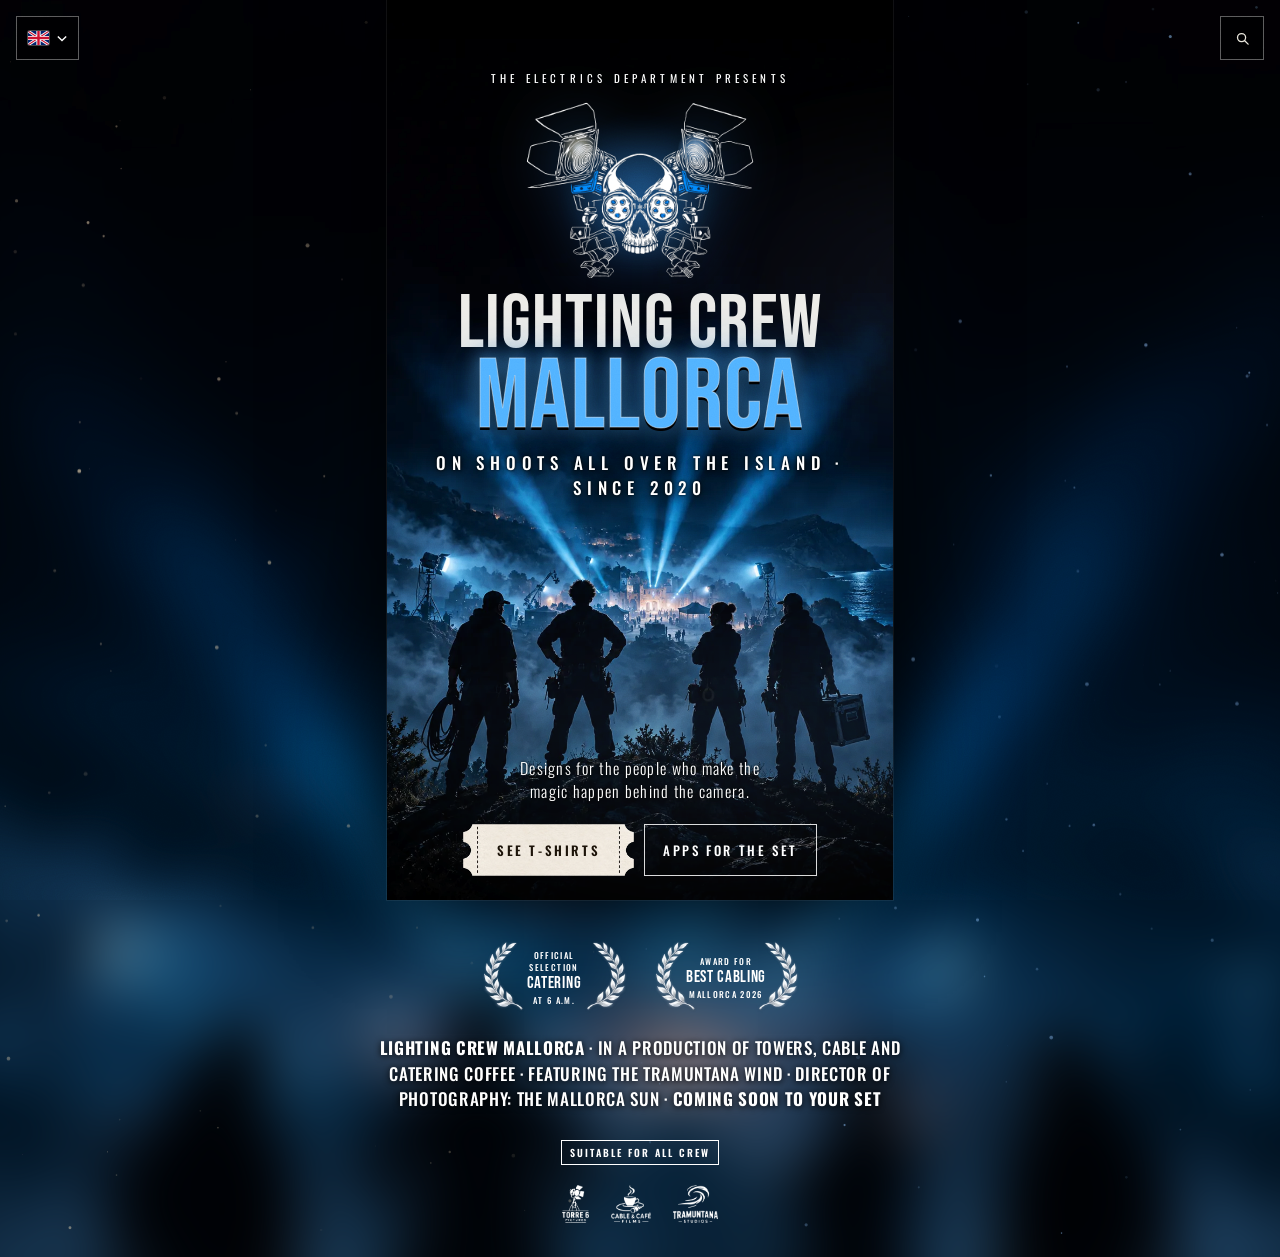
==== index.html @ ce5fb76d "Quitar el botón de descargar la web Co-Authored-By: Claude Opus 5.5 <noreply@anthropic.com> Claude-S" ====
<!doctype html><html><head><meta charset=utf8><meta name=viewport content="width=device-width,initial-scale=1,viewport-fit=cover"><style>:root{color-scheme:light;box-sizing:border-box;padding-top:env(safe-area-inset-top,0px);padding-bottom:env(safe-area-inset-bottom,0px)}html{scroll-padding-top:env(safe-area-inset-top,0px)}body{margin:0;padding:0;font:14px -apple-system,BlinkMacSystemFont,sans-serif;background:#fff;color:#000}img{max-width:100%}[hidden]:not([hidden=until-found i]){display:none!important}</style></head><body>
<title>Lighting Crew Mallorca</title>
<link rel="preconnect" href="https://fonts.googleapis.com">
<link rel="stylesheet" href="https://fonts.googleapis.com/css2?family=Bebas+Neue&family=Oswald:wght@300;400;500;600;700&family=Saira+Stencil+One&family=Big+Shoulders+Stencil+Display:wght@600;800&family=Archivo:wght@400;500;700&family=JetBrains+Mono:wght@400;600&display=swap">
<style>
/* Layout: hoja de rodaje — una tira de datos arriba, luego camisetas en rejilla y apps agrupadas por necesidad en set */
/* Siempre negra, como la ropa de set: un solo tema oscuro a propósito */
:root{
  --bg:#0a0a0b; --surface:#141416; --ink:#ecebe7; --muted:#8f8f94; --line:#2a2a2e;
  --cto:#2f86d8; --ctb:#8fcde6; --gold:#e6b24c; --tape:#1c1c1f;
  --display:"Saira Stencil One","Big Shoulders Stencil Display","Impact","Arial Narrow",sans-serif;
  --body:"Archivo",system-ui,-apple-system,"Segoe UI",sans-serif;
  --mono:"JetBrains Mono",ui-monospace,"SFMono-Regular",Menlo,monospace;
  color-scheme:dark;
}
*{box-sizing:border-box}
body{background:var(--bg);color:var(--ink);font-family:var(--body);font-size:16px;line-height:1.55}
.wrap{max-width:1120px;margin:0 auto;padding-inline:20px;padding-block:0 64px}
a{color:var(--ctb)}
a:focus-visible,button:focus-visible,select:focus-visible,input:focus-visible{outline:2px solid var(--cto);outline-offset:2px}

/* tira tipo cinta de gaffer */
.tape{background:var(--tape);color:#e9e6dc;font-family:var(--mono);font-size:12px;letter-spacing:.08em;text-transform:uppercase}
.tape .wrap{display:flex;flex-wrap:wrap;align-items:center;gap:6px 22px;padding-block:9px}
.search-btn{margin-left:auto;display:inline-flex;align-items:center;gap:8px;background:transparent;color:#e9e6dc;border:1px solid rgba(255,255,255,.25);border-radius:999px;padding:6px 12px;font:inherit;letter-spacing:inherit;text-transform:inherit;cursor:pointer;transition:border-color .2s,box-shadow .2s,color .2s}
.search-btn svg{width:15px;height:15px}
.search-btn:hover,.search-btn:focus-visible{border-color:var(--cto);color:#fff;box-shadow:0 0 14px rgba(47,134,216,.5)}
.top-w{position:absolute;top:calc(16px + env(safe-area-inset-top,0px));right:16px;z-index:5;display:flex;gap:10px;align-items:center;font-family:var(--mono);font-size:12px;letter-spacing:.08em;text-transform:uppercase}
.top-w .search-btn{background:rgba(10,12,18,.6)}
.top-wl{position:absolute;top:calc(16px + env(safe-area-inset-top,0px));left:16px;z-index:5;font-family:var(--mono);font-size:12px;letter-spacing:.08em;text-transform:uppercase}
.lang{display:inline-flex;border:1px solid rgba(255,255,255,.25);border-radius:999px;overflow:hidden;background:rgba(10,12,18,.6)}
.lang button{font:inherit;letter-spacing:.06em;color:#bfc3cc;background:transparent;border:0;padding:5px 9px;cursor:pointer;display:inline-flex;align-items:center;gap:6px}
.flag{display:block;width:20px;height:14px;border-radius:2px;overflow:hidden;box-shadow:0 0 0 1px rgba(255,255,255,.25);flex:none;opacity:.75;transition:opacity .2s,transform .2s}
.flag svg{display:block;width:100%;height:100%}
.lang button:hover .flag,.lang button[aria-pressed="true"] .flag{opacity:1;transform:scale(1.08)}
@media (max-width:520px){.lang .lc{display:none}.lang button{padding:7px 8px}}
.lang button+button{border-left:1px solid rgba(255,255,255,.12)}
.lang button:hover{color:#fff}
.lang button[aria-pressed="true"]{background:var(--cto);color:#fff}
.lang-top{margin-left:0}
@media (max-width:520px){.search-btn span{display:none}.search-btn{padding:8px}}
.search-ov{position:fixed;inset:0;z-index:30;background:rgba(3,4,7,.82);backdrop-filter:blur(6px);display:grid;justify-items:center;align-items:start;padding:calc(64px + env(safe-area-inset-top,0px)) 16px 16px}
.search-box{width:min(680px,100%);background:var(--surface);border:1px solid var(--cto);border-radius:14px;box-shadow:0 0 0 1px var(--cto),0 20px 60px rgba(47,134,216,.25);overflow:hidden;display:grid;max-height:calc(100svh - 96px)}
.search-row{display:flex;align-items:center;gap:10px;padding:12px 14px;border-bottom:1px solid var(--line)}
.search-row svg{width:20px;height:20px;color:var(--cto);flex:none}
.search-row input{flex:1;min-width:0;border:0;background:transparent;font-size:17px;padding:6px 0;color:var(--ink)}
.search-row input:focus{outline:none}
.search-x{font-family:var(--mono);font-size:11px;color:var(--muted);background:transparent;border:1px solid var(--line);border-radius:6px;padding:4px 8px;cursor:pointer}
.search-res{overflow-y:auto;padding:6px}
.sr-group{font-family:var(--mono);font-size:10px;letter-spacing:.12em;text-transform:uppercase;color:var(--muted);padding:10px 10px 4px}
.sr{display:flex;align-items:center;gap:12px;width:100%;text-align:left;background:transparent;border:1px solid transparent;border-radius:8px;padding:8px 10px;color:var(--ink);cursor:pointer;font:inherit}
.sr img{width:42px;height:42px;object-fit:cover;border-radius:6px;background:#000;flex:none}
.sr .sr-ico{width:42px;height:42px;border-radius:6px;display:grid;place-items:center;background:var(--bg);color:var(--cto);font-family:var(--mono);font-size:16px;flex:none}
.sr>span{min-width:0}.sr b{display:block;font-size:15px}.sr small{display:block;color:var(--muted);font-size:12px;white-space:nowrap;overflow:hidden;text-overflow:ellipsis}
.sr:hover,.sr[aria-selected="true"]{border-color:var(--cto);background:rgba(47,134,216,.12)}
.sr-empty{padding:18px 12px;color:var(--muted);font-size:14px}
.flash{animation:flash 1.6s ease-out 1}
@keyframes flash{0%,40%{box-shadow:0 0 0 2px var(--cto),0 0 34px rgba(47,134,216,.8)}100%{box-shadow:none}}
.tape b{color:var(--cto);font-weight:600}

.band{margin:0;position:relative;overflow:hidden;border-top:2px solid var(--ink)}
.band img{display:block;width:100%;aspect-ratio:21/9;object-fit:cover;filter:saturate(.85) brightness(.8)}
@media (max-width:600px){.band img{aspect-ratio:4/3}}
.band figcaption{position:absolute;left:0;right:0;bottom:0;padding:48px 20px 18px;background:linear-gradient(0deg,rgba(5,5,6,.85),rgba(5,5,6,0));color:#ecebe7;font-size:clamp(17px,2.2vw,22px);font-weight:500;display:grid;gap:6px}
.band + section{border-top:0}
.shirt .stage{cursor:zoom-in;aspect-ratio:4/5!important;overflow:hidden;background:#111}
.shirt .stage img{width:100%;height:100%;object-fit:cover;display:block;animation:fadein .35s ease}
@keyframes fadein{from{opacity:.35}to{opacity:1}}
@media (prefers-reduced-motion:reduce){.shirt .stage img{animation:none}}
.shirt .info{display:flex;flex-direction:column}
.shirt .stage[data-side="diseno"]{background:#000}
.shirt .stage[data-side="diseno"] img{object-fit:contain;padding:6%}
.tabs{display:grid;grid-template-columns:repeat(3,1fr);border:1px solid var(--line);border-radius:2px}
.tabs button{font-family:var(--mono);font-size:12px;letter-spacing:.04em;background:transparent;color:var(--muted);border:0;padding:8px 4px;cursor:pointer}
.tabs button + button{border-left:1px solid var(--line)}
.tabs button[aria-selected="true"]{background:var(--cto);color:#fff}
.tabs button:disabled{opacity:.35;cursor:not-allowed}
.empty{grid-column:1/-1;border:1px dashed var(--line);padding:40px 24px;display:grid;gap:8px;justify-items:start}
.empty p{margin:0;color:var(--muted);max-width:60ch}
.empty .empty-t{font-family:var(--display);font-size:24px;text-transform:uppercase;color:var(--ink)}
[hidden]{display:none!important}
.zoom{position:fixed;inset:0;z-index:20;background:rgba(5,5,6,.94);display:grid;place-items:center;padding:24px 16px}
.zoom figure{margin:0;display:grid;gap:12px;max-width:min(560px,100%);max-height:100%}
.zoom img{max-height:78vh;width:auto;max-width:100%;margin:0 auto;background:#1d1f22}
.zoom figcaption{display:flex;justify-content:space-between;align-items:center;gap:12px}
.zoom p{margin:0;font-family:var(--display);font-size:22px;text-transform:uppercase}
.filters{display:flex;flex-wrap:wrap;gap:8px;margin-bottom:32px;position:sticky;top:env(safe-area-inset-top,0px);z-index:5;background:var(--bg);padding-block:10px;border-bottom:1px solid var(--line)}
.filters button{font-family:var(--mono);font-size:13px;background:transparent;color:var(--ink);border:1px solid var(--line);border-radius:999px;padding:7px 14px;cursor:pointer;display:inline-flex;gap:8px;align-items:center}
.filters button span{color:var(--muted);font-variant-numeric:tabular-nums}
.filters button:hover{border-color:var(--ink)}
.filters button[aria-pressed="true"]{background:var(--cto);border-color:var(--cto);color:#fff}
.filters button[aria-pressed="true"] span{color:rgba(255,255,255,.8)}
.cats{display:grid;gap:56px}
#camisetas section.cat{border-top:0;padding-block:0}
.shirt .tabs{margin-bottom:4px}
.cat-head{display:grid;grid-template-columns:auto 1fr;align-items:baseline;gap:4px 14px;margin-bottom:20px;padding-bottom:12px;border-bottom:1px solid var(--line)}
.cat-t{font-family:var(--display);font-weight:400;font-size:clamp(24px,3.4vw,34px);letter-spacing:.02em;text-transform:uppercase;margin:0}
.cat-n{font-family:var(--mono);font-size:12px;color:var(--cto);text-transform:uppercase;letter-spacing:.08em}
.cat-head p{grid-column:1/-1;margin:0;color:var(--muted);font-size:15px}
/* sol compacto */
#sol{padding-block:24px 28px}
#sol .sec-head{margin-bottom:14px}
#sol h2{font-size:clamp(22px,3vw,30px)}
#sol .sec-head p{font-size:14px}
#sol .sun{grid-template-columns:minmax(0,250px) minmax(0,1fr);gap:16px}
@media (max-width:760px){#sol .sun{grid-template-columns:1fr}}
#sol .controls{gap:10px}
#sol select,#sol input{padding:6px 8px;font-size:14px}
#sol .btn{padding:7px 10px;font-size:12px}
#sol .note{display:none}
.wind-box{display:grid;gap:8px;border:1px solid var(--line);border-radius:8px;padding:10px 12px;background:var(--surface)}
.wind-t{font-family:var(--mono);font-size:11px;letter-spacing:.08em;text-transform:uppercase;color:var(--muted)}
.wind-links{display:grid;gap:6px}
.wl{display:flex;justify-content:space-between;align-items:baseline;gap:8px;text-decoration:none;color:var(--ink);font-weight:600;font-size:14px;padding:7px 10px;border:1px solid var(--line);border-radius:6px}
.wl small{font-weight:400;font-size:11px;color:var(--muted);font-family:var(--mono)}
.wl::after{content:"↗";color:var(--cto)}
.wl:hover{border-color:var(--cto)}
#sol .hint{margin:0;font-size:12px;color:var(--muted);min-height:0}
#sol .hint:empty{display:none}
#sol .readout{padding:12px 14px;gap:10px}
#sol .times{grid-template-columns:repeat(auto-fit,minmax(112px,1fr));gap:8px 12px}
#sol .t dt{font-size:10px}
#sol .t dd{font-size:15px}
#sol .chart svg{min-width:520px}
#sol .now{font-size:12px}
.tagline{display:grid;gap:4px}
.tag-big{font-family:var(--display);font-size:clamp(20px,2.6vw,28px);line-height:1.1;text-transform:uppercase;color:var(--ink);letter-spacing:.02em}
.tag-big span{color:var(--cto)}
/* fichas de apps */
.apps{gap:16px!important;border-top:0!important}
.app{border:1px solid var(--line)!important;border-radius:10px;background:var(--surface);padding:16px 16px 18px!important;transition:border-color .2s,box-shadow .2s,transform .2s}
.app:hover,.app:focus-within{border-color:var(--cto)!important;box-shadow:0 0 0 1px var(--cto),0 8px 24px color-mix(in srgb,var(--cto) 18%,transparent);transform:translateY(-2px)}
@media (prefers-reduced-motion:reduce){.app{transition:none}.app:hover{transform:none}}
/* crew */
.author{margin:0!important;font-family:var(--mono);font-size:12px!important;color:var(--cto)!important}
/* sudadera crew 2027 */
.drop{position:relative;overflow:hidden;display:grid;grid-template-columns:minmax(0,1fr) minmax(0,1.1fr);align-items:center;gap:24px;border:1px solid var(--line);border-radius:16px;padding:32px clamp(18px,4vw,48px);margin-bottom:48px;background:#050506;transition:background .6s}
.drop-rev{grid-template-columns:minmax(0,1.1fr) minmax(0,1fr)}
.drop-rev .drop-stage{order:-1}
.drop-rev .drop-beams{transform:scaleX(-1)}
.hoodie.tee{width:min(100%,400px)}
@media (max-width:760px){.drop,.drop-rev{grid-template-columns:1fr}.drop-stage{order:-1}}
.drop-beams{position:absolute;inset:0;pointer-events:none;opacity:0;transition:opacity .5s;
  background:conic-gradient(from 160deg at 18% -10%,transparent 0deg,rgba(47,134,216,.32) 14deg,transparent 30deg),
             conic-gradient(from 170deg at 85% -10%,transparent 0deg,rgba(255,214,150,.22) 12deg,transparent 26deg),
             radial-gradient(ellipse at 68% 55%,rgba(47,134,216,.28),transparent 60%)}
.drop[data-on="true"]{background:#0b1220}
.drop[data-on="true"] .drop-beams{opacity:1;animation:flick .9s steps(1) 1}
@keyframes flick{0%{opacity:.2}10%{opacity:1}18%{opacity:.1}26%{opacity:.9}34%{opacity:.3}46%{opacity:1}}
.drop-copy{position:relative;display:grid;gap:14px;justify-items:start}
.drop-tag{font-family:var(--mono);font-size:11px;letter-spacing:.12em;text-transform:uppercase;color:var(--cto)}
.drop-title{font-family:var(--display);font-weight:400;font-size:clamp(40px,6vw,72px);line-height:.95;margin:0;text-transform:uppercase;letter-spacing:.01em;color:#4a4d55;transition:color .4s,text-shadow .4s}
.drop-title span{color:#2b2d33;transition:color .4s}
.drop[data-on="true"] .drop-title{color:var(--ink);text-shadow:0 0 28px rgba(47,134,216,.55)}
.drop[data-on="true"] .drop-title span{color:var(--cto)}
.drop-txt{margin:0;color:var(--muted);max-width:40ch}
.plate{position:relative;width:96px;height:132px;border-radius:10px;border:0;cursor:pointer;background:linear-gradient(160deg,#f4f4f1,#d9d9d4);box-shadow:inset 0 0 0 2px #fff,0 8px 24px rgba(0,0,0,.6);display:grid;grid-template-rows:auto 1fr auto;justify-items:center;padding:12px 0 10px;font-family:var(--mono);font-weight:700;font-size:11px;color:#1d1f22}
.plate-on{opacity:.4}.plate-off{opacity:1}
.lever{width:26px;height:52px;margin:6px 0;border-radius:5px;background:linear-gradient(#fff 0 48%,#c9c9c4 52% 100%);box-shadow:0 0 0 2px #1d1f22;transition:background .15s}
.plate[aria-pressed="true"] .lever{background:linear-gradient(#c9c9c4 0 48%,#fff 52% 100%)}
.plate[aria-pressed="true"] .plate-on{opacity:1}.plate[aria-pressed="true"] .plate-off{opacity:.4}
.sc{position:absolute;width:6px;height:6px;border-radius:50%;background:#9a9a96;box-shadow:inset 0 0 0 1px #6c6c68}
.s1{top:6px;left:6px}.s2{top:6px;right:6px}.s3{bottom:6px;left:6px}.s4{bottom:6px;right:6px}
.plate:focus-visible{outline:3px solid var(--cto);outline-offset:4px}
.drop-hint{margin:0;font-family:var(--mono);font-size:11px;color:var(--muted)}
.drop-art{font-size:12px}
.drop-stage{position:relative;perspective:1400px;display:grid;place-items:center;min-height:320px}
.hoodie{position:relative;width:min(100%,460px);aspect-ratio:708/623;transform-style:preserve-3d;transition:transform 1s cubic-bezier(.6,.05,.25,1);cursor:pointer}
.hoodie .face{position:absolute;inset:0;width:100%;height:100%;object-fit:contain;backface-visibility:hidden;-webkit-backface-visibility:hidden;filter:brightness(.35) saturate(.6);transition:filter .6s}
.drop[data-on="true"] .hoodie .face{filter:brightness(1) drop-shadow(0 0 40px rgba(47,134,216,.45))}
.hoodie .back{transform:rotateY(180deg)}
.drop[data-on="true"] .hoodie{transform:rotateY(180deg)}
@media (prefers-reduced-motion:reduce){.hoodie{transition:none}.drop[data-on="true"] .drop-beams{animation:none}}
/* termos */
.h-badge{display:flex;align-items:center;flex-wrap:wrap;gap:14px}
.soon{font-family:var(--mono);font-size:13px;font-weight:700;letter-spacing:.1em;text-transform:uppercase;background:#e02b2b;color:#000;padding:6px 10px;line-height:1}
.bottle-wrap{display:grid;grid-template-columns:minmax(0,420px) minmax(0,1fr);gap:28px;align-items:start}
@media (max-width:820px){.bottle-wrap{grid-template-columns:1fr}}
.bottle-stage{display:grid;gap:10px;justify-items:center;background:radial-gradient(ellipse at 50% 40%,#1d2230 0%,var(--bg) 70%);border:1px solid var(--line);border-radius:14px;padding:16px}
#bottle{width:100%;max-width:340px;height:auto;cursor:grab;touch-action:pan-y}
#mug{width:100%;max-width:340px;height:auto;cursor:grab;touch-action:pan-y;border-radius:8px}
#bottle:active,#mug:active{cursor:grabbing}
.spin-row{display:flex;gap:8px;flex-wrap:wrap;justify-content:center}
.spin-row .btn{font-size:12px;padding:7px 12px}
.spin-row .btn[aria-pressed="true"]{background:var(--cto);border-color:var(--cto);color:#fff}
.hint-drag{margin:0;font-family:var(--mono);font-size:11px;color:var(--muted)}
.bottle-ctl{display:grid;gap:18px;min-width:0}
.ctl-block{display:grid;gap:12px;border:1px solid var(--line);border-radius:10px;padding:14px;background:var(--surface)}
.ctl-t{font-family:var(--mono);font-size:11px;letter-spacing:.08em;text-transform:uppercase;color:var(--muted)}
.ctl-name{margin:0;font-family:var(--display);font-size:22px;text-transform:uppercase}
.b-thumbs{display:grid;grid-template-columns:repeat(auto-fill,minmax(72px,1fr));gap:8px;max-height:420px;overflow-y:auto;padding:2px}
.b-thumbs button{aspect-ratio:3/4;border:1px solid var(--line);border-radius:6px;background:#000;padding:4px;cursor:pointer}
.b-thumbs button img{width:100%;height:100%;object-fit:contain;display:block}
.b-thumbs button[aria-selected="true"]{border-color:var(--cto);box-shadow:0 0 0 2px var(--cto)}
.bottle-ctl input[type=range]{padding:0;accent-color:var(--cto)}
.chk{display:flex!important;align-items:center;gap:8px;text-transform:none!important;letter-spacing:0!important;font-size:13px!important;color:var(--ink)!important}
.chk input{width:auto;accent-color:var(--cto)}
.to-row{display:flex;gap:14px;flex-wrap:wrap}
.shirt .to-mug,.shirt .to-bottle{font-family:var(--mono);font-size:11px;color:var(--cto);background:none;border:0;padding:0;cursor:pointer;text-align:left}
/* botones de la bienvenida: hover */
.enter .btn.ghost{position:relative;overflow:hidden;background:rgba(10,12,18,.55);transition:color .2s,border-color .2s,box-shadow .25s,transform .2s,background .2s}
.enter .btn.ghost::before{content:"";position:absolute;top:0;bottom:0;left:-60%;width:50%;background:linear-gradient(100deg,transparent,rgba(255,255,255,.35),transparent);transform:skewX(-20deg);transition:left .5s}
.enter .btn.ghost:hover,.enter .btn.ghost:focus-visible{border-color:var(--cto);color:#fff;background:rgba(47,134,216,.18);box-shadow:0 0 0 1px var(--cto),0 0 22px rgba(47,134,216,.55);transform:translateY(-2px)}
.enter .btn.ghost:hover::before,.enter .btn.ghost:focus-visible::before{left:120%}
.enter .btn.big{transition:transform .2s,filter .2s}
.enter .btn.big:hover,.enter .btn.big:focus-visible{transform:translateY(-2px);filter:brightness(1.15)}
@media (prefers-reduced-motion:reduce){.enter .btn{transition:none}.enter .btn.ghost::before{display:none}.enter .btn:hover{transform:none}}
/* tarjetas de camisetas: hover azul */
.shirt{border-radius:10px;overflow:hidden;transition:border-color .2s,box-shadow .25s,transform .2s}
.shirt:hover,.shirt:focus-within{border-color:var(--cto);box-shadow:0 0 0 1px var(--cto),0 10px 28px rgba(47,134,216,.35);transform:translateY(-3px)}
@media (prefers-reduced-motion:reduce){.shirt{transition:none}.shirt:hover{transform:none}}
/* bienvenida con vida */
.welcome{background:radial-gradient(ellipse 70% 60% at 72% 48%,#0b1a33 0%,#040509 55%,#000 100%)}
.scene .emblem{position:relative;z-index:2;display:block;width:100%;height:auto;filter:drop-shadow(0 0 18px rgba(47,134,216,.35))}
.fx{position:absolute;inset:0;z-index:1;pointer-events:none}
.glow{position:absolute;left:50%;top:52%;width:70%;aspect-ratio:1;transform:translate(-50%,-50%);border-radius:50%;background:radial-gradient(circle,rgba(47,134,216,.45),rgba(47,134,216,0) 65%);filter:blur(10px);animation:pulse 4.5s ease-in-out infinite}
@keyframes pulse{50%{opacity:.55;transform:translate(-50%,-50%) scale(.92)}}
.beam{position:absolute;top:27%;width:520%;aspect-ratio:1;transform:translate(-50%,-50%);mix-blend-mode:screen;filter:blur(5px);border-radius:50%;
  -webkit-mask:radial-gradient(circle,#000 0,#000 30%,transparent 70%);mask:radial-gradient(circle,#000 0,#000 30%,transparent 70%)}
.beam.bl{left:24%;background:conic-gradient(from 268deg,transparent 0deg,rgba(255,224,170,.45) 7deg,rgba(255,224,170,.12) 15deg,transparent 22deg);animation:sweepL 9s ease-in-out infinite alternate}
.beam.br{left:74%;background:conic-gradient(from 70deg,transparent 0deg,rgba(100,175,255,.5) 7deg,rgba(100,175,255,.12) 15deg,transparent 22deg);animation:sweepR 11s ease-in-out infinite alternate}
@keyframes sweepL{from{transform:translate(-50%,-50%) rotate(-12deg)}to{transform:translate(-50%,-50%) rotate(18deg)}}
@keyframes sweepR{from{transform:translate(-50%,-50%) rotate(14deg)}to{transform:translate(-50%,-50%) rotate(-16deg)}}
.lens{position:absolute;top:27%;width:16%;aspect-ratio:1;transform:translate(-50%,-50%);border-radius:50%;background:radial-gradient(circle,rgba(255,255,255,.95),rgba(255,230,180,.5) 30%,rgba(255,200,120,0) 70%);mix-blend-mode:screen;animation:hum 3.2s ease-in-out infinite}
.lens.ll{left:24%}.lens.lr{left:74%;background:radial-gradient(circle,rgba(255,255,255,.95),rgba(140,195,255,.55) 30%,rgba(90,170,255,0) 70%);animation-delay:-1.4s}
@keyframes hum{50%{opacity:.75}}
.haze{position:absolute;inset:0;pointer-events:none;overflow:hidden}
.haze i{position:absolute;width:60vmax;height:30vmax;border-radius:50%;background:radial-gradient(ellipse,rgba(120,150,200,.10),transparent 70%);filter:blur(30px);animation:drift2 26s ease-in-out infinite alternate}
.haze i:nth-child(1){left:40%;top:10%}.haze i:nth-child(2){left:55%;top:55%;animation-duration:34s;background:radial-gradient(ellipse,rgba(47,134,216,.12),transparent 70%)}.haze i:nth-child(3){left:-10%;top:60%;animation-duration:40s}
@keyframes drift2{to{transform:translate(-8vmax,-4vmax) scale(1.15)}}
.dust{position:absolute;inset:0;width:100%;height:100%;pointer-events:none}
.welcome h1 span{text-shadow:0 0 24px rgba(47,134,216,.6)}
.btn.big{box-shadow:0 0 0 0 rgba(47,134,216,.6);animation:cta 2.8s ease-out infinite}
@keyframes cta{0%{box-shadow:0 0 0 0 rgba(47,134,216,.55)}70%,100%{box-shadow:0 0 0 14px rgba(47,134,216,0)}}
.welcome-inner{animation:powerup 1.6s steps(1) 1}
.scene{animation:powerup 1.6s steps(1) 1}
@keyframes powerup{0%{opacity:.08}12%{opacity:1}20%{opacity:.15}30%{opacity:.9}38%{opacity:.3}52%{opacity:1}}
@media (prefers-reduced-motion:reduce){.beam,.lens,.glow,.haze i,.btn.big,.welcome-inner,.scene{animation:none}}
/* bienvenida */
.welcome{position:relative;min-height:100svh;display:grid;align-items:center;overflow:hidden;background:#000}
.scene{position:absolute;top:50%;right:max(16px,calc((100vw - 1120px)/2 - 40px));transform:translateY(-50%);width:min(40%,560px);height:auto;max-height:86%;max-width:none;object-fit:contain}
@media (max-width:860px){.welcome{align-items:start}.scene{position:relative;display:block;top:auto;right:auto;transform:none;width:min(86%,420px);max-height:none;margin:40px auto 0}.welcome-inner{padding-block:32px 48px}}
.welcome::after{content:"";position:absolute;inset:0;background:none}
.welcome-inner{position:relative;z-index:1;max-width:1120px;width:100%;margin:0 auto;padding-inline:20px;padding-block:96px 56px;display:grid;gap:18px}
.welcome-inner > *{max-width:560px}
.kicker{font-family:var(--mono);font-size:12px;letter-spacing:.1em;text-transform:uppercase;color:var(--cto);margin:0}
.welcome h1{font-family:var(--display);font-weight:400;font-size:clamp(38px,5.4vw,72px);line-height:.95;letter-spacing:.01em;margin:0;text-transform:uppercase;max-width:none}
.welcome h1 span{color:var(--cto)}
.welcome p{margin:0;color:#c4c4c8;font-size:17px;max-width:60ch}
.welcome p.lead{font-size:clamp(20px,2.6vw,26px);line-height:1.3;color:var(--ink);font-weight:500;max-width:34ch;text-wrap:balance}
.enter{display:grid;grid-template-columns:repeat(3,minmax(0,1fr));gap:10px;padding-top:6px;max-width:560px}
.enter .btn{text-align:center;justify-content:center;white-space:nowrap}
.enter .btn.big{grid-column:1/-1}
.welcome-inner > :not(h1){width:100%;max-width:560px!important}
.welcome .intro p{max-width:none;text-align:justify;hyphens:auto;-webkit-hyphens:auto}
.welcome p.lead{max-width:560px!important}
@media (max-width:480px){.enter{grid-template-columns:repeat(2,minmax(0,1fr))}.enter .btn{white-space:normal}}
.btn.big{background:var(--cto);color:#fff;font-size:15px;padding:12px 18px}
.haze{animation:drift 14s ease-in-out infinite alternate}
.h2{animation-duration:18s}.h3{animation-duration:22s}
@keyframes drift{to{transform:translate(60px,-30px)}}
.flicker{animation:hum 6s ease-in-out infinite}
@keyframes hum{50%{opacity:.85}}
@media (prefers-reduced-motion:reduce){.haze,.flicker{animation:none}}
.home{background:none;border:0;color:inherit;font:inherit;letter-spacing:inherit;text-transform:inherit;cursor:pointer;padding:0}
.site-name{font-family:var(--display);font-weight:400;font-size:clamp(26px,4.5vw,42px);line-height:1;margin:0;text-transform:uppercase}
.site-name span{color:var(--cto)}
header.hero{padding-block:32px 24px;display:grid;gap:18px}
.hero h1{font-family:var(--display);font-weight:800;font-size:clamp(52px,11vw,124px);line-height:.86;margin:0;letter-spacing:.01em;text-transform:uppercase;text-wrap:balance}
.hero h1 span{color:var(--cto)}
.hero p{max-width:62ch;margin:0;color:var(--muted);font-size:17px}
.hero p.lead{font-size:clamp(20px,2.6vw,26px);line-height:1.3;color:var(--ink);font-weight:500;max-width:34ch;text-wrap:balance}
.intro{display:grid;gap:10px}
nav.jump{display:flex;flex-wrap:wrap;gap:10px}
nav.jump a{font-family:var(--mono);font-size:13px;text-decoration:none;color:var(--ink);border:1px solid var(--ink);padding:7px 12px;border-radius:2px}
nav.jump a:hover{background:var(--ink);color:var(--bg)}
nav.jump a[aria-current="page"]{background:var(--cto);border-color:var(--cto);color:#fff}
.page[hidden]{display:none!important}
#site section.page{border-top:2px solid var(--ink)}

section{padding-block:40px;border-top:2px solid var(--ink)}
.sec-head{display:flex;flex-wrap:wrap;align-items:baseline;justify-content:space-between;gap:8px 24px;margin-bottom:24px}
h2{font-family:var(--display);font-weight:400;font-size:clamp(28px,4.4vw,46px);line-height:1;margin:0;text-transform:uppercase}
.sec-head p{margin:0;color:var(--muted);max-width:52ch}
h3{font-family:var(--body);font-weight:700;font-size:15px;letter-spacing:.12em;text-transform:uppercase;margin:0}

/* camisetas */
.shirts{display:grid;grid-template-columns:repeat(auto-fill,minmax(250px,1fr));gap:20px}
.shirt{background:var(--surface);border:1px solid var(--line);display:grid;grid-template-rows:auto 1fr;min-width:0}
.shirt .stage{aspect-ratio:1/1;max-width:100%;display:grid;place-items:center;background:repeating-linear-gradient(45deg,transparent 0 10px,color-mix(in srgb,var(--line) 35%,transparent) 10px 11px)}
.shirt svg{width:86%;height:auto}
.shirt .info{padding:14px 16px 16px;display:grid;gap:10px;border-top:1px solid var(--line)}
.shirt .info p{margin:0;font-size:14px;color:var(--muted)}
.code{font-family:var(--mono);font-size:12px;color:var(--cto);white-space:nowrap}
.sides{display:flex;border:1px solid var(--line);border-radius:2px;width:max-content;max-width:100%}
.sides button{font-family:var(--mono);font-size:12px;background:transparent;color:var(--muted);border:0;padding:7px 10px;cursor:pointer}
.sides button[aria-pressed="true"]{background:var(--cto);color:#fff}

/* calculadora solar */
.sun{display:grid;grid-template-columns:minmax(0,320px) minmax(0,1fr);gap:24px}
@media (max-width:760px){.sun{grid-template-columns:1fr}}
.controls{display:grid;gap:14px;align-content:start}
label{display:grid;gap:4px;font-family:var(--mono);font-size:12px;text-transform:uppercase;letter-spacing:.06em;color:var(--muted)}
select,input{font:inherit;font-family:var(--body);font-size:16px;text-transform:none;letter-spacing:0;color:var(--ink);background:var(--surface);border:1px solid var(--line);border-radius:2px;padding:9px 10px;width:100%}
.coords{display:grid;grid-template-columns:1fr 1fr;gap:10px}
.btnrow{display:flex;flex-wrap:wrap;gap:8px}
.btn{font-family:var(--mono);font-size:13px;background:var(--ink);color:var(--bg);border:0;padding:9px 12px;border-radius:2px;cursor:pointer;text-decoration:none}
.btn.ghost{background:transparent;color:var(--ink);border:1px solid var(--ink)}
.readout{background:var(--surface);border:1px solid var(--line);padding:18px;display:grid;gap:18px;min-width:0}
.times{display:grid;grid-template-columns:repeat(auto-fit,minmax(130px,1fr));gap:14px}
.t dt{font-family:var(--mono);font-size:11px;text-transform:uppercase;letter-spacing:.08em;color:var(--muted)}
.t dd{margin:0;font-family:var(--mono);font-size:22px;font-weight:600;font-variant-numeric:tabular-nums}
.t.gold dd{color:var(--gold)} .t.blue dd{color:var(--ctb)}
.chart{overflow-x:auto}
.chart svg{width:100%;min-width:520px;height:auto;display:block}
.now{font-family:var(--mono);font-size:13px;color:var(--muted)}
.now b{color:var(--ink)}
.note{font-size:13px;color:var(--muted);margin:0}

/* apps */
.groups{display:grid;gap:34px}
.group-head{display:flex;align-items:center;gap:12px;margin-bottom:12px}
.chip{width:14px;height:14px;border-radius:50%;flex:none}
.apps{display:grid;grid-template-columns:repeat(auto-fill,minmax(280px,1fr));gap:0;border-top:1px solid var(--line)}
.app{padding:14px 16px 16px 0;border-bottom:1px solid var(--line);display:grid;gap:6px;min-width:0}
.app .top{display:flex;justify-content:flex-start;gap:12px;align-items:center}
.app-ico{flex:none;width:44px;height:44px;border-radius:11px;display:grid;place-items:center;color:var(--ic);background:color-mix(in srgb,var(--ic) 16%,var(--surface));border:1px solid color-mix(in srgb,var(--ic) 35%,transparent)}
.app-ico svg{width:26px;height:26px}
.app-img{flex:none;width:44px;height:44px;border-radius:11px;display:block}
.app a.name{font-weight:700;font-size:17px;color:var(--ink);text-decoration:none}
.app a.name:hover{text-decoration:underline;text-decoration-color:var(--cto)}
.app p{margin:0;font-size:14px;color:var(--muted)}
.stores{display:flex;flex-wrap:wrap;gap:8px;margin-top:auto;padding-top:6px}
.app{align-content:start;display:flex!important;flex-direction:column}
.store{display:inline-flex;align-items:center;gap:6px;font-family:var(--mono);font-size:12px;color:var(--ink);text-decoration:none;border:1px solid var(--line);border-radius:6px;padding:6px 10px}
.store svg{width:14px;height:14px}
a.store:hover{border-color:var(--cto);color:var(--cto)}
.store.off{color:var(--muted);border-style:dashed;font-size:11px}
.use{font-family:var(--mono);font-size:12px;color:var(--ink)}
.use::before{content:"EN SET → ";color:var(--cto)}
/* juegos */
.game{display:grid;grid-template-columns:minmax(0,1.3fr) minmax(0,1fr);gap:28px;align-items:center;border:1px solid var(--line);border-radius:16px;overflow:hidden;background:var(--surface)}
@media (max-width:820px){.game{grid-template-columns:1fr}}
.game-cover{display:block;position:relative;border:0;padding:0;background:#000;cursor:pointer;width:100%}
.game-cover img{display:block;width:100%;aspect-ratio:16/9;object-fit:cover;transition:transform .4s,filter .3s}
.game-cover:hover img,.game-cover:focus-visible img{transform:scale(1.03);filter:brightness(1.1)}
.game-cover .play{position:absolute;left:50%;top:50%;transform:translate(-50%,-50%);width:76px;height:76px;border-radius:50%;background:rgba(224,43,43,.92);display:grid;place-items:center;box-shadow:0 0 0 6px rgba(255,255,255,.18),0 10px 30px rgba(0,0,0,.6)}
.game-cover .play svg{width:30px;height:30px;margin-left:5px;fill:#fff}
.game-copy{display:grid;gap:14px;justify-items:start;padding:24px clamp(18px,3vw,32px) 28px}
.game-copy h3{font-family:var(--display);font-weight:400;font-size:clamp(30px,4vw,44px);letter-spacing:.01em;line-height:1}
.game-copy p{margin:0;color:var(--muted);max-width:46ch}
.game-feats{display:flex;flex-wrap:wrap;gap:8px;padding:0;margin:0;list-style:none}
.game-feats li{font-family:var(--mono);font-size:11px;letter-spacing:.06em;text-transform:uppercase;border:1px solid var(--line);border-radius:999px;padding:5px 10px;color:var(--ink)}
.game-copy .btn.big{animation:none;font-size:16px;padding:13px 26px}
.game-copy .btn.big:hover{filter:brightness(1.15)}
.game-ov{position:fixed;inset:0;z-index:40;background:#000;display:grid;grid-template-rows:auto 1fr}
.game-bar{display:flex;justify-content:space-between;align-items:center;gap:10px;padding:calc(8px + env(safe-area-inset-top,0px)) 12px 8px;background:#0a0a0b;border-bottom:1px solid var(--line);font-family:var(--mono);font-size:12px;letter-spacing:.08em;text-transform:uppercase}
.game-bar .btn{font-size:12px;padding:7px 12px}
.game-ov iframe{width:100%;height:100%;border:0;display:block;background:#000}
.enter .btn.game-go{grid-column:1/-1;border-color:#e02b2b}
.enter .btn.game-go:hover,.enter .btn.game-go:focus-visible{border-color:#e02b2b;background:rgba(224,43,43,.2);box-shadow:0 0 0 1px #e02b2b,0 0 22px rgba(224,43,43,.55)}
footer{border-top:2px solid var(--ink);padding-block:22px;font-family:var(--mono);font-size:12px;color:var(--muted)}
@media (prefers-reduced-motion:reduce){*{transition:none!important}}

/* ====== REDISEÑO · estilo póster de película ====== */
:root{--display:"Bebas Neue","Oswald","Arial Narrow",Impact,sans-serif;--cap:"Oswald","Arial Narrow",sans-serif;--mono:"Oswald","Arial Narrow",sans-serif;
  --ab-h:58px;--tb-h:64px;--safe-b:env(safe-area-inset-bottom,0px);--safe-t:env(safe-area-inset-top,0px);--line:#1d1f24;--surface:#08090b;--muted:#8d949e}
html{background:#000}
body{background:#000;-webkit-tap-highlight-color:transparent}
body::after{content:"";position:fixed;inset:0;z-index:60;pointer-events:none;opacity:.09;mix-blend-mode:overlay;background:url("data:image/svg+xml,%3Csvg xmlns='http://www.w3.org/2000/svg' width='160' height='160'%3E%3Cfilter id='n'%3E%3CfeTurbulence type='fractalNoise' baseFrequency='.85' numOctaves='2' stitchTiles='stitch'/%3E%3CfeColorMatrix values='0 0 0 0 1 0 0 0 0 1 0 0 0 0 1 0 0 0 1.2 0'/%3E%3C/filter%3E%3Crect width='160' height='160' filter='url(%23n)'/%3E%3C/svg%3E") 0 0/160px 160px}
#site::before{content:"";position:fixed;inset:0;z-index:-1;pointer-events:none;
  background:conic-gradient(from 166deg at 50% -6%,transparent 0 10deg,rgba(120,185,255,.10) 17deg,transparent 28deg),radial-gradient(ellipse 90% 40% at 50% 0%,#0d2a52 0%,#050b16 45%,#000 80%)}
.tape,header.hero{display:none}
/* barra superior */
.appbar{position:sticky;top:0;z-index:12;display:grid;grid-template-columns:44px 1fr 44px;align-items:center;gap:8px;padding:calc(7px + var(--safe-t)) 10px 7px;
  background:rgba(0,0,0,.78);backdrop-filter:blur(10px);-webkit-backdrop-filter:blur(10px);border-bottom:1px solid #16181d}
.sq{width:44px;height:44px;border:1px solid rgba(255,255,255,.16);border-radius:2px;background:transparent;color:#fff;display:grid;place-items:center;cursor:pointer;padding:0;transition:border-color .2s,color .2s,box-shadow .2s}
.sq svg{width:20px;height:20px}
.sq:hover,.sq:focus-visible{border-color:var(--cto);color:#8fc8ff;box-shadow:0 0 16px rgba(47,134,216,.45)}
.ab-logo{display:flex;align-items:center;justify-content:center;gap:9px;background:none;border:0;color:#fff;cursor:pointer;padding:0;min-width:0}
.ab-logo img{width:34px;height:34px;flex:none;filter:drop-shadow(0 0 10px rgba(47,134,216,.7))}
.ab-logo span{display:grid;text-align:left;font:400 22px/.9 var(--display);letter-spacing:.03em;white-space:nowrap}
.ab-logo small{font:500 10px var(--cap);letter-spacing:.5em;color:var(--cto);text-shadow:0 0 12px rgba(47,134,216,.8)}
nav.jump.topnav{display:none}
/* pestañas inferiores */
nav.jump.tabbar{position:fixed;left:0;right:0;bottom:0;z-index:12;display:grid;grid-template-columns:repeat(5,1fr);gap:0;flex-wrap:nowrap;
  padding:4px 4px calc(4px + var(--safe-b));background:rgba(0,0,0,.88);backdrop-filter:blur(10px);-webkit-backdrop-filter:blur(10px);border-top:1px solid #16181d}
nav.jump.tabbar a,.tabbar button{position:relative;display:grid;justify-items:center;gap:4px;padding:9px 2px 6px;border:0;border-radius:0;background:none;color:#7f8690;text-decoration:none;cursor:pointer;
  font:500 10px var(--cap);letter-spacing:.14em;text-transform:uppercase;min-width:0}
.tabbar svg{width:22px;height:22px;transition:color .2s,filter .2s,transform .15s}
nav.jump.tabbar a::before{content:"";position:absolute;top:-4px;left:28%;right:28%;height:2px;background:transparent;transition:background .2s,box-shadow .2s}
nav.jump.tabbar a[aria-current="page"],nav.jump.tabbar a:hover{color:#fff;background:none;border:0}
nav.jump.tabbar a[aria-current="page"] svg{color:#6cb8ff;filter:drop-shadow(0 0 6px rgba(47,134,216,.9))}
nav.jump.tabbar a[aria-current="page"]::before{background:var(--cto);box-shadow:0 0 12px 1px rgba(47,134,216,.9)}
.tabbar a:active svg,.tabbar button:active svg{transform:scale(.88)}
.tabbar span{max-width:100%;overflow:hidden;text-overflow:ellipsis;white-space:nowrap}
#site{padding-bottom:calc(var(--tb-h) + var(--safe-b))}
/* menú: créditos a pantalla completa */
.drawer{position:fixed;inset:0;z-index:25;opacity:0;pointer-events:none;transition:opacity .3s;background:radial-gradient(ellipse 90% 45% at 50% 0%,#0d2a52 0%,#03060c 55%,#000 85%)}
.drawer.open{opacity:1;pointer-events:auto}
.drawer .panel{position:relative;height:100%;max-width:560px;margin:0 auto;display:flex;flex-direction:column;gap:12px;padding:calc(12px + var(--safe-t)) 22px calc(22px + var(--safe-b));overflow-y:auto;transform:translateY(14px);transition:transform .35s cubic-bezier(.2,.8,.2,1)}
.drawer.open .panel{transform:none}
.dr-head{display:flex;align-items:center;justify-content:space-between}
.dr-title{margin:0;font:500 11px var(--cap);letter-spacing:.42em;text-transform:uppercase;color:#aeb6c1}
.dr-title span{color:var(--cto)}
.drawer nav.jump{display:grid;gap:0;counter-reset:n;margin-top:10px}
.drawer nav.jump a{counter-increment:n;display:flex;align-items:center;gap:14px;padding:9px 0;border:0;border-bottom:1px solid #14161b;border-radius:0;background:none;color:#fff;text-decoration:none;font:400 38px/1 var(--display);letter-spacing:.02em;transition:color .2s,padding .2s}
.drawer nav.jump a::before{content:counter(n,decimal-leading-zero);font:500 11px var(--cap);letter-spacing:.2em;color:#5d646e;width:22px}
.drawer nav.jump a svg{display:none}
.drawer nav.jump a[aria-current="page"],.drawer nav.jump a:hover{color:var(--cto);background:none;text-shadow:0 0 22px rgba(47,134,216,.6);padding-left:6px}
.drawer nav.jump a.dr-game{color:#ff5a52}
.dr-sep{font:500 10px var(--cap);letter-spacing:.38em;text-transform:uppercase;color:#5d646e;margin:14px 0 0}
.drawer .lang{display:grid;grid-template-columns:repeat(4,1fr);border:1px solid #26282e;border-radius:2px;background:transparent}
.drawer .lang button{flex-direction:column;justify-content:center;gap:6px;padding:12px 4px;font:500 11px var(--cap);letter-spacing:.16em}
.drawer .lang .lc{display:inline!important}.drawer .lang .flag{width:28px;height:19px}
.drawer .lang button[aria-pressed="true"]{background:#fff;color:#000}
/* títulos de sección: cartel */
section,#site section.page{border-top:0!important;padding-block:26px 40px}
.wrap{padding-inline:18px}
.sec-head{display:grid;justify-items:center;text-align:center;gap:10px;margin:6px auto 26px;max-width:640px}
.sec-head::before{content:"";width:1px;height:26px;background:linear-gradient(transparent,var(--cto));box-shadow:0 0 10px var(--cto)}
h2{font:400 clamp(52px,15vw,92px)/.86 var(--display);letter-spacing:.01em;text-transform:uppercase;margin:0;text-shadow:0 0 34px rgba(47,134,216,.35)}
.h-badge{justify-content:center}
.sec-head p{margin:0 auto;color:#aab2bd;font-size:15px;max-width:44ch}
.tagline{display:grid;gap:8px;justify-items:center}
.tag-big{font:400 30px/1 var(--display);letter-spacing:.03em;color:#fff}
.tag-big span{color:var(--cto);text-shadow:0 0 18px rgba(47,134,216,.7)}
.soon{font:600 11px var(--cap);letter-spacing:.24em;background:transparent;color:#ff5a52;border:1px solid #ff5a52;padding:6px 10px;text-shadow:none}
/* botones */
.btn,.btn.ghost{position:relative;display:inline-flex;align-items:center;justify-content:center;gap:8px;min-height:46px;padding:12px 18px;border:1px solid rgba(255,255,255,.85)!important;border-radius:0;background:transparent!important;color:#fff;
  font:500 13px var(--cap);letter-spacing:.24em;text-transform:uppercase;text-decoration:none;box-shadow:none;transition:background .2s,color .2s,border-color .2s,box-shadow .25s}
.btn.big,.btn[aria-pressed="true"],.spin-row .btn[aria-pressed="true"]{background:#fff!important;color:#000;border-color:#fff!important;animation:none!important}
.btn:hover,.btn:focus-visible,.enter .btn.ghost:hover{background:var(--cto)!important;border-color:var(--cto)!important;color:#fff;box-shadow:0 0 24px rgba(47,134,216,.6);transform:none}
.btn:active{transform:scale(.98)}
.enter .btn.ghost::before{display:none}
.enter .btn.game-go{border-color:#ff5a52!important;color:#ff7a73}
.enter .btn.game-go:hover,.game-copy .btn.big{background:#e02b2b!important;border-color:#e02b2b!important;color:#fff;box-shadow:0 0 24px rgba(224,43,43,.55)}
/* filtros */
.filters{top:calc(var(--ab-h) + var(--safe-t));flex-wrap:nowrap;overflow-x:auto;scrollbar-width:none;margin:0 -18px 22px;padding:12px 18px;gap:8px;background:linear-gradient(#000 75%,transparent);border:0;justify-content:flex-start}
.filters::-webkit-scrollbar{display:none}
.filters button{flex:none;font:500 12px var(--cap);letter-spacing:.2em;text-transform:uppercase;color:#cfd4db;border:1px solid #2a2d33;border-radius:0;padding:10px 14px;background:transparent}
.filters button[aria-pressed="true"]{background:#fff;border-color:#fff;color:#000}
.filters button span{font:inherit;color:#6f7782;letter-spacing:.06em}
.filters button[aria-pressed="true"] span{color:#555}
/* categorías como cartelera */
.cats{gap:46px}
.cat-head{display:grid;justify-items:center;text-align:center;gap:6px;border:0;margin-bottom:18px;padding:0}
.cat-t{font:400 46px/.9 var(--display);letter-spacing:.02em;display:flex;align-items:center;gap:14px}
.cat-t::before,.cat-t::after{content:"";width:34px;height:1px;background:#3a3e46}
.cat-n{font:500 11px var(--cap);letter-spacing:.32em;order:-1}
.cat-head p{font-size:14px;color:#8d949e;font-style:italic;max-width:38ch}
/* camisetas: pósters */
.shirts{gap:14px}
.shirt{background:#060607!important;border:1px solid #1a1c21!important;border-radius:0;overflow:hidden}
.shirt:hover,.shirt:focus-within{border-color:var(--cto)!important;box-shadow:0 0 0 1px var(--cto),0 0 34px rgba(47,134,216,.35);transform:translateY(-2px)}
.shirt .info{border-top:1px solid #15171b;gap:9px}
.shirt h3{font:400 24px/.95 var(--display);letter-spacing:.03em}
.shirt .code{font:500 10px var(--cap);letter-spacing:.2em;color:var(--cto);border:1px solid #2a3c55;padding:2px 5px}
.tabs{border:0;border-bottom:1px solid #1d2026;border-radius:0;gap:0}
.tabs button{font:500 10px var(--cap);letter-spacing:.18em;text-transform:uppercase;color:#6f7782;border:0!important;background:none!important;padding:8px 0;position:relative}
.tabs button[aria-selected="true"]{color:#fff;background:none!important}
.tabs button[aria-selected="true"]::after{content:"";position:absolute;left:18%;right:18%;bottom:-1px;height:2px;background:var(--cto);box-shadow:0 0 10px var(--cto)}
.shirt .to-mug,.shirt .to-bottle{font:500 10px var(--cap);letter-spacing:.16em;text-transform:uppercase}
/* resto de bloques */
.app,.ctl-block,.readout,.wind-box,.bottle-stage,.game,.drop,.search-box{background:#060607!important;border:1px solid #1a1c21!important;border-radius:0!important}
.app:hover,.app:focus-within{border-color:var(--cto)!important;box-shadow:0 0 0 1px var(--cto),0 0 28px rgba(47,134,216,.3)}
.drop[data-on="true"]{background:radial-gradient(ellipse at 60% 35%,#0f2a50,#03070e 70%)!important}
.drop-title{font-family:var(--display)}
.group-head h3{font:500 13px var(--cap);letter-spacing:.32em}
.app a.name{font:400 26px/1 var(--display);letter-spacing:.03em}
.store{border-radius:0;font:500 11px var(--cap);letter-spacing:.14em;min-height:38px}
.use{font-family:var(--cap);letter-spacing:.04em}
select,input{border-radius:0;background:#050506;border-color:#26282e;min-height:46px}
.wl{border-radius:0;min-height:46px;align-items:center}
.band{border:0;margin:0 18px;border-radius:0}
.search-box{border-color:var(--cto)!important}
footer{border:0;text-align:center;padding-block:30px;font:500 10px/1.8 var(--cap);letter-spacing:.3em;text-transform:uppercase;color:#5d646e}
/* bienvenida: el póster */
.welcome{display:flex!important;flex-direction:column;align-items:center;justify-content:flex-start;min-height:100svh;text-align:center;
  background:conic-gradient(from 166deg at 50% -4%,transparent 0 9deg,rgba(130,190,255,.22) 17deg,transparent 28deg),radial-gradient(ellipse 95% 48% at 50% 24%,#123a6b 0%,#06101e 52%,#000 82%)!important;
  padding:calc(70px + var(--safe-t)) 18px calc(26px + var(--safe-b))}
.welcome::after{display:none}
.top-wl .lang{background:rgba(0,0,0,.5);border-color:rgba(255,255,255,.18);border-radius:2px}
.top-w .search-btn{width:44px;height:44px;padding:0;justify-content:center;border-radius:2px;background:rgba(0,0,0,.5)}
.top-w .search-btn span{display:none}
.pre{position:relative;z-index:2;margin:0;font:400 12px var(--cap);letter-spacing:.42em;text-transform:uppercase;color:#b9c7d8;max-width:30ch}
.scene{position:relative!important;top:auto!important;right:auto!important;transform:none!important;width:min(72vw,330px)!important;max-height:none!important;margin:12px auto 0!important}
.scene .emblem{filter:drop-shadow(0 0 30px rgba(47,134,216,.75))}
.welcome-inner{padding:0!important;margin:0 auto!important;max-width:560px!important;width:100%!important;min-width:0;grid-template-columns:minmax(0,1fr);justify-items:center;gap:14px!important}
.welcome-inner > *{margin-inline:auto}
.welcome h1{font:400 clamp(56px,16vw,104px)/.84 var(--display);overflow-wrap:anywhere;letter-spacing:.015em;margin-top:6px}
.welcome h1 span{display:block;font-size:1.3em;color:var(--cto);text-shadow:0 0 30px rgba(47,134,216,.75)}
.welcome p.lead{font:300 17px/1.4 var(--cap);letter-spacing:.08em;color:#d6dde6;max-width:32ch!important;text-transform:none}
.welcome .intro{text-align:left;border-top:1px solid #1f2329;border-bottom:1px solid #1f2329;padding:14px 2px;display:grid;gap:8px}
.welcome .intro::before{content:"";}
.syn{font:500 10px var(--cap);letter-spacing:.42em;text-transform:uppercase;color:var(--cto);text-align:center}
.welcome .intro p{font-size:14.5px;line-height:1.55;color:#aeb6c1;text-align:left!important}
.welcome .intro p+p{display:none}.welcome .intro.more p+p{display:block}
.intro-more{justify-self:center;font:500 11px var(--cap);letter-spacing:.3em;text-transform:uppercase;color:#fff;background:none;border:0;padding:6px;cursor:pointer}
.enter{display:grid;grid-template-columns:1fr 1fr!important;gap:10px;width:100%;max-width:560px}
.enter .btn{white-space:normal;font-size:12px;letter-spacing:.2em;min-height:48px}
.enter .btn.big{font-size:14px;min-height:54px}
.credits{margin:10px auto 0;font:500 12px/1.5 var(--cap);letter-spacing:.04em;text-transform:uppercase;color:#7f8996;max-width:36ch}
.credits b{color:#dde3ea;font-weight:700}
.rating{display:inline-block;margin:14px auto 0;font:600 10px var(--cap);letter-spacing:.2em;text-transform:uppercase;color:#aab3be;border:1px solid #59616c;padding:4px 8px}
@media (min-width:900px){
  nav.jump.tabbar{display:none}
  #site{padding-bottom:0}
  .appbar{grid-template-columns:44px auto 1fr 44px;padding-inline:max(16px,calc((100vw - 1120px)/2))}
  nav.jump.topnav{display:flex;justify-content:center;gap:4px;flex-wrap:nowrap}
  nav.jump.topnav a{border:0;border-radius:0;background:none;color:#aeb6c1;font:500 12px var(--cap);letter-spacing:.2em;text-transform:uppercase;padding:10px clamp(6px,.9vw,12px);white-space:nowrap;position:relative}
  nav.jump.topnav a:hover{color:#fff;background:none}
  nav.jump.topnav a[aria-current="page"]{color:#fff;background:none}
  nav.jump.topnav a[aria-current="page"]::after{content:"";position:absolute;left:12px;right:12px;bottom:2px;height:2px;background:var(--cto);box-shadow:0 0 10px var(--cto)}
  .shirts{grid-template-columns:repeat(auto-fill,minmax(240px,1fr))!important}
  .welcome{padding-top:60px}
}
@media (max-width:899px){
  .shirts{grid-template-columns:repeat(2,minmax(0,1fr))!important;gap:10px}
  .shirt .info{padding:10px 10px 12px}
  .shirt h3{font-size:20px}
  .shirt .info p{font-size:12.5px;line-height:1.4;display:-webkit-box;-webkit-line-clamp:3;-webkit-box-orient:vertical;overflow:hidden}
  .shirt .info>div:nth-child(2){flex-direction:column;align-items:flex-start!important;gap:6px!important}
  .drop{padding:22px 16px 26px;gap:14px;margin-bottom:28px}
  .drop-copy{justify-items:center;text-align:center}
  .b-thumbs{grid-auto-flow:column;grid-template-columns:none;grid-auto-columns:74px;overflow-x:auto;max-height:none;padding-bottom:6px}
  .game-copy .btn.big{width:100%}
}
.welcome .intro,.intro-more{display:none!important}
.welcome h1 br{display:none}
.welcome h1{font-size:clamp(50px,16.5vw,104px)!important}
.enter{display:flex!important;justify-content:center;flex-wrap:nowrap;gap:10px;margin-top:6px}
.enter .btn,.enter .btn.big{font-size:clamp(11px,3.3vw,13px);letter-spacing:.2em;min-height:50px;padding:12px clamp(10px,3.5vw,18px);white-space:nowrap}
.welcome p.lead{font-size:16px}
.credits{margin-top:auto;padding-top:26px}
.welcome-inner{flex:1;align-content:start}
@media (prefers-reduced-motion:reduce){.drawer,.drawer .panel{transition:none}}


/* ---- portada épica ---- */
.welcome{background:radial-gradient(ellipse 95% 48% at 50% 24%,#123a6b 0%,#06101e 52%,#000 82%)!important}
.beamfx{position:absolute;inset:0;z-index:0;pointer-events:none;overflow:hidden}
.beamfx .bm{position:absolute;inset:0;background:conic-gradient(from 166deg at 50% -4%,transparent 0 9deg,rgba(130,190,255,.26) 17deg,transparent 28deg);animation:beamOn 1.3s linear .3s both}
.beamfx .smk{position:absolute;inset:0;-webkit-mask:conic-gradient(from 166deg at 50% -4%,transparent 0 7deg,#000 15deg 19deg,transparent 30deg);mask:conic-gradient(from 166deg at 50% -4%,transparent 0 7deg,#000 15deg 19deg,transparent 30deg);animation:beamOn 1.3s linear .3s both}
.smk i{position:absolute;left:-30%;width:160%;height:34%;border-radius:50%;background:radial-gradient(closest-side,rgba(175,210,255,.30),transparent);filter:blur(18px);animation:smoke 14s ease-in-out infinite alternate}
.smk i:nth-child(1){top:4%}.smk i:nth-child(2){top:30%;animation-duration:19s;animation-delay:-6s}.smk i:nth-child(3){top:58%;animation-duration:23s;animation-delay:-11s}
@keyframes smoke{from{transform:translateX(-18%) scale(1)}to{transform:translateX(18%) scale(1.25)}}
@keyframes beamOn{0%{opacity:0}8%{opacity:.9}12%{opacity:.1}20%{opacity:1}26%{opacity:.25}34%,100%{opacity:1}}
@keyframes flickIn{0%{opacity:0}10%{opacity:1}15%{opacity:.1}25%{opacity:1}30%{opacity:.2}40%,100%{opacity:1}}
@keyframes rise{from{opacity:0;transform:translateY(12px)}to{opacity:1;transform:none}}
.welcome .pre,.welcome .scene,.welcome-inner{position:relative;z-index:2}
.welcome-inner{animation:none!important}
.welcome .scene{animation:flickIn 1s steps(1) .75s both!important}
.welcome .pre{animation:rise .8s ease 1.1s both}
.welcome h1{position:relative;animation:rise 1s ease 1.25s both}
.welcome p.lead{animation:rise .9s ease 1.45s both}
.release{margin:0;font:500 11px var(--cap);letter-spacing:.34em;text-transform:uppercase;color:#8fc8ff;animation:rise .9s ease 1.55s both}
.enter{animation:rise .9s ease 1.7s both}
.laurels{display:flex;justify-content:center;gap:14px;margin-top:8px;animation:rise .9s ease 1.9s both}
.credits,.rating{animation:rise .9s ease 2.05s both}
.laurel{display:flex;align-items:center;gap:2px;color:#d9dee6}
.welcome .rating{width:auto!important;justify-self:center}
.scene .beam{display:none!important}
.laurel svg{width:22px;height:44px;flex:none;filter:drop-shadow(0 0 6px rgba(140,200,255,.35))}
.laurel span{display:grid;line-height:1.05;text-align:center;max-width:96px}
.laurel small{font:500 8.5px var(--cap);letter-spacing:.16em;text-transform:uppercase;color:#9aa4b0}
.laurel b{font:400 17px/1 var(--display);letter-spacing:.04em;color:#fff;margin:2px 0}
.welcome h1::after{content:"";position:absolute;left:-40%;right:-40%;top:62%;height:2px;border-radius:2px;pointer-events:none;mix-blend-mode:screen;opacity:0;
  background:linear-gradient(90deg,transparent,rgba(120,190,255,0) 22%,rgba(200,230,255,.95) 50%,rgba(120,190,255,0) 78%,transparent);box-shadow:0 0 22px 5px rgba(47,134,216,.55);animation:flare 8s ease-in-out 2.6s infinite}
.welcome h1::before{content:"";position:absolute;left:50%;top:62%;width:90px;height:90px;margin:-45px 0 0 -45px;border-radius:50%;pointer-events:none;mix-blend-mode:screen;opacity:0;
  background:radial-gradient(circle,rgba(230,244,255,.9),rgba(90,170,255,.35) 25%,transparent 60%);animation:flare 8s ease-in-out 2.6s infinite}
@keyframes flare{0%{opacity:0;translate:-38% 0}6%{opacity:1}14%{opacity:0;translate:38% 0}100%{opacity:0;translate:38% 0}}
@media (prefers-reduced-motion:reduce){.beamfx .bm,.beamfx .smk,.smk i,.welcome .scene,.welcome .pre,.welcome h1,.welcome p.lead,.release,.enter,.laurels,.credits,.rating,.welcome h1::after,.welcome h1::before{animation:none!important;opacity:1}.welcome h1::after,.welcome h1::before{opacity:0}}

/* ---- cartel con imagen principal ---- */
.welcome{padding:0!important;display:block!important;background:#000!important;text-align:center}
.hero{position:relative;min-height:100svh;display:flex;flex-direction:column;justify-content:space-between;align-items:center;gap:20px;overflow:hidden;
  padding:calc(64px + var(--safe-t)) 18px calc(24px + var(--safe-b));
  background:linear-gradient(#000 0,rgba(0,0,0,0) 26%),linear-gradient(rgba(0,0,0,0) 70%,rgba(0,0,0,.6)),url([data-uri]) center bottom/cover no-repeat,#000}
.hero-top,.hero-bot{position:relative;z-index:2;display:grid;justify-items:center;gap:10px;width:100%;max-width:560px}
.hero .scene{width:min(52vw,230px)!important;margin:4px auto 0!important}
.hero h1{margin:2px 0 0!important}
.hero p.lead,.hero .release{text-shadow:0 2px 10px #000,0 0 3px #000;margin:0}
.billing{position:relative;z-index:2;display:grid;justify-items:center;gap:14px;max-width:560px;margin:0 auto;padding:30px 18px calc(34px + var(--safe-b))}
.billing .credits{padding-top:0;margin:4px auto 0}
.laurel{background:url([data-uri]) center/contain no-repeat;width:158px;height:79px;justify-content:center}
.laurel svg{display:none}
.laurel span{max-width:90px}
.logos{display:flex;justify-content:center;align-items:center;gap:22px;margin-top:6px;opacity:.78;animation:rise .9s ease 2.1s both}
.logos img{height:38px;width:auto}
.welcome h1::after{left:-50%;right:-50%;top:100%;height:80px;margin-top:-30px;border-radius:0;box-shadow:none;background:url([data-uri]) center/100% 100% no-repeat;mix-blend-mode:normal}
.welcome h1::before{display:none}

.welcome .pre,.welcome p.lead,.welcome .credits,.welcome .credits b,.laurel small,.laurel b,.welcome .rating{color:#fff!important}
.welcome .rating{border-color:#fff}
.welcome .credits{text-shadow:0 1px 6px #000}

.lsel{position:relative}
.lsel-btn{height:44px;display:inline-flex;align-items:center;gap:8px;padding:0 11px;background:rgba(0,0,0,.45);border:1px solid rgba(255,255,255,.35);border-radius:0;color:#fff;cursor:pointer;font:500 12px var(--cap);letter-spacing:.22em;text-transform:uppercase}
.lsel-btn:hover,.lsel-btn[aria-expanded="true"]{border-color:#fff;background:rgba(0,0,0,.7)}
.lsel-btn svg{width:10px;height:7px}
.lsel-cur{display:inline-flex;align-items:center;gap:8px}
.lsel-cur .flag{width:21px;height:14px;opacity:1;flex:none;display:block}
.lsel-cur .flag svg{width:21px;height:14px;display:block}
.top-wl .lang.lsel-menu{position:absolute;top:50px;left:0;display:grid;min-width:170px;background:rgba(0,0,0,.92);backdrop-filter:blur(8px);-webkit-backdrop-filter:blur(8px);border:1px solid rgba(255,255,255,.35);border-radius:0;overflow:visible}
.top-wl .lang.lsel-menu[hidden]{display:none!important}
.top-wl .lsel-menu button{justify-content:flex-start;gap:12px;padding:12px 14px;color:#fff;font:500 12px var(--cap);letter-spacing:.2em;text-transform:uppercase;border:0!important;border-bottom:1px solid rgba(255,255,255,.1)!important}
.top-wl .lsel-menu button:last-child{border-bottom:0!important}
.top-wl .lsel-menu button .lc{display:none!important}
.top-wl .lsel-menu button::after{content:attr(data-n)}
.top-wl .lsel-menu button[aria-pressed="true"]{background:transparent;color:var(--cto)}
.top-wl .lsel-menu button:hover{background:rgba(47,134,216,.18)}
.top-wl .lsel-menu .flag{width:22px;height:15px;opacity:1;transform:none}
.top-w .search-btn{border-color:rgba(255,255,255,.35)!important;background:rgba(0,0,0,.45)!important;border-radius:0!important}
.welcome .release{color:#fff!important}
/* ---- cartelera de camisetas ---- */
#camisetas>.sec-head{position:relative;max-width:560px;margin:8px auto 26px;padding:26px 18px 24px;background:radial-gradient(ellipse at 50% 0%,#10213a,#05070b 70%);gap:8px}
#camisetas>.sec-head::before{content:"";position:absolute;inset:0;width:auto;height:auto;background:none;box-shadow:none;border:7px dotted #ffd98e;filter:drop-shadow(0 0 4px #ffb347) drop-shadow(0 0 10px rgba(255,180,80,.6));animation:bulbs 2.4s steps(2) infinite;pointer-events:none}
#camisetas>.sec-head::after{content:"";position:absolute;inset:12px;border:1px solid rgba(255,217,142,.25);pointer-events:none}
@keyframes bulbs{50%{filter:drop-shadow(0 0 2px #ffb347) drop-shadow(0 0 6px rgba(255,180,80,.35));opacity:.82}}
.now-on{font:500 12px var(--cap);letter-spacing:.46em;text-transform:uppercase;color:#ffd98e;text-shadow:0 0 10px rgba(255,180,80,.7)}
#camisetas>.sec-head h2{font-size:clamp(58px,17vw,96px)}
#camisetas>.sec-head p{color:#fff}
.sala{font:500 11px var(--cap);letter-spacing:.4em;text-transform:uppercase;color:#ffd98e;order:-2}
.cat-n{color:#8fc8ff}
.cat-head{padding:14px 0 4px;border-top:1px solid #1d2026!important}
/* cada camiseta, un póster en su caja de luz */
.shirt{background:#000!important;border:1px solid #2b2e35!important;padding:5px;border-radius:0;box-shadow:0 0 0 3px #0c0d10,0 12px 28px rgba(0,0,0,.7)!important;transition:border-color .25s,box-shadow .3s,transform .2s}
.shirt:hover,.shirt:focus-within{border-color:#9fd0ff!important;box-shadow:0 0 0 3px #0c0d10,0 0 0 4px rgba(47,134,216,.6),0 0 40px rgba(47,134,216,.45)!important;transform:translateY(-2px)}
.shirt .stage{aspect-ratio:2/3!important;background:#000!important;box-shadow:inset 0 0 0 1px rgba(255,255,255,.06)}
.shirt .stage[data-side="diseno"] img{padding:3%}
.shirt .info{display:flex!important;flex-direction:column;align-items:center;text-align:center;gap:7px!important;border-top:0!important;padding:10px 6px 8px!important}
.shirt .info>p.ppre{order:0!important;font-size:8.5px!important;line-height:1.3!important;display:block!important;-webkit-line-clamp:unset!important;}
.ppre{margin:0;font:500 8.5px var(--cap);letter-spacing:.2em;text-transform:uppercase;color:#fff!important;opacity:.85}
.shirt .info>div[style]{order:1;display:grid!important;justify-items:center;gap:5px!important}
.shirt h3{font-size:25px!important;line-height:.92!important;color:#fff}
.shirt .code{order:2;border:0!important;padding:0!important;color:#8fc8ff!important;letter-spacing:.3em!important}
.shirt .info>p{order:2;color:#d9dde3!important;font-size:12.5px!important}
.shirt .tabs{order:4;width:100%;margin-top:4px;border-top:1px solid #1d2026;border-bottom:0!important}
.shirt .to-row{order:5;justify-content:center;width:100%}
.shirt .to-mug,.shirt .to-bottle{color:#fff!important;opacity:.75}
@media (min-width:900px){.shirt h3{font-size:28px!important}}

#camisetas,#camisetas>.sec-head,.cats,.cat,.shirts{min-width:0;max-width:100%}
#camisetas>.sec-head{width:100%;box-sizing:border-box}
#camisetas>.sec-head h2,.tag-big,.shirt h3,.cat-t{overflow-wrap:anywhere}
.wrap{overflow-x:clip}

/* estreno de la semana */
.estreno{position:relative;margin:0 -18px 30px;padding:26px 18px 28px;display:grid;justify-items:center;text-align:center;gap:10px;overflow:hidden;
  background:conic-gradient(from 166deg at 50% -6%,transparent 0 9deg,rgba(130,190,255,.22) 17deg,transparent 28deg),radial-gradient(ellipse 80% 55% at 50% 40%,#0f2747 0%,#03070d 60%,#000 90%)}
.estreno .e-pre{font:500 12px var(--cap);letter-spacing:.46em;text-transform:uppercase;color:#ffd98e;text-shadow:0 0 10px rgba(255,180,80,.7)}
.estreno .e-art{width:min(78vw,380px);aspect-ratio:3/4;display:grid;place-items:center;cursor:zoom-in;background:#000;border:1px solid #9fd0ff;padding:6px;box-shadow:0 0 0 4px #0c0d10,0 0 0 5px rgba(47,134,216,.6),0 0 50px rgba(47,134,216,.5);animation:eOn 1.2s steps(1) both}
.estreno .e-art img{width:100%;height:100%;object-fit:contain}
.estreno h3{font:400 clamp(48px,14vw,84px)/.88 var(--display)!important;letter-spacing:.02em;margin:0;color:#fff;text-shadow:0 0 30px rgba(47,134,216,.5);overflow-wrap:anywhere}
.estreno .e-code{font:500 11px var(--cap);letter-spacing:.4em;color:#8fc8ff}
.estreno p{margin:0;max-width:36ch;color:#fff;font-size:15px}
.estreno .e-btns{display:flex;gap:10px;flex-wrap:wrap;justify-content:center;margin-top:6px}
@keyframes eOn{0%{opacity:0}12%{opacity:1}18%{opacity:.15}30%{opacity:1}36%{opacity:.4}46%,100%{opacity:1}}
/* cajas de luz que se encienden al pasar */
.lightbox-on .shirt{filter:brightness(.38) saturate(.6);transition:filter .5s,border-color .25s,box-shadow .3s,transform .2s}
.lightbox-on .shirt.lit{filter:none;animation:boxOn .7s steps(1)}
.lightbox-on .shirt.center{border-color:#9fd0ff!important;box-shadow:0 0 0 3px #0c0d10,0 0 0 4px rgba(47,134,216,.55),0 0 36px rgba(47,134,216,.4)!important}
@keyframes boxOn{0%{filter:brightness(.4)}20%{filter:brightness(1.15)}35%{filter:brightness(.5)}55%,100%{filter:none}}
@media (prefers-reduced-motion:reduce){.lightbox-on .shirt{filter:none!important;animation:none!important}.estreno .e-art{animation:none}}

/* ---- ajustes generales de diseño ---- */
#camisetas>.sec-head{display:flex!important;flex-direction:column;align-items:center;max-width:760px!important;margin-inline:auto!important}
.cat-head{display:flex!important;flex-direction:column;align-items:center;grid-template-columns:none!important}
.cat-head .cat-t{order:0}.cat-head .sala{order:-2}.cat-head .cat-n{order:-1}
@media (min-width:900px){
  .appbar{grid-template-columns:44px auto minmax(0,1fr) 44px!important;gap:18px!important}
  nav.jump.topnav{min-width:0;overflow:hidden;justify-content:flex-end!important}
  nav.jump.topnav a{font-size:11.5px!important;letter-spacing:.14em!important;padding:10px 9px!important}
  .estreno{margin:0 0 40px;grid-template-columns:minmax(0,380px) minmax(0,460px);justify-content:center;align-items:center;column-gap:48px;text-align:left;justify-items:start;padding:44px 32px}
  .estreno .e-pre{grid-column:1/-1;justify-self:center;margin-bottom:8px}
  .estreno .e-art{grid-row:2/span 4;width:100%}
  .estreno h3,.estreno .e-code,.estreno p,.estreno .e-btns{grid-column:2}
  .estreno .e-btns{justify-content:flex-start}
  .shirts{grid-template-columns:repeat(auto-fill,minmax(230px,1fr))!important;gap:18px!important}
  /* portada: el cartel en vertical, centrado, con la misma imagen difuminada a los lados */
  .welcome{position:relative;overflow:hidden}
  .welcome::before{content:"";position:absolute;inset:-60px;z-index:0;background:url([data-uri]) center/cover;filter:blur(30px) brightness(.55) saturate(1.3)}
  .hero{--pw:min(100vw,calc(100svh * .5625));width:var(--pw);margin:0 auto;z-index:1;box-shadow:0 0 0 1px rgba(255,255,255,.06),0 0 90px rgba(0,0,0,.9);padding-top:70px}
  .hero .scene{width:calc(var(--pw) * .46)!important}
  .welcome.welcome h1{font-size:calc(var(--pw) * .15)!important}
  .welcome .pre{font-size:11px;letter-spacing:.38em}
  .billing{z-index:1}
}
.welcome .beamfx{display:none!important}
.welcome h1 span{color:#4fb0ff!important;-webkit-text-stroke:1px rgba(220,240,255,.55);
  text-shadow:0 3px 0 #000,0 6px 22px rgba(0,0,0,.95),0 0 18px rgba(79,176,255,.9),0 0 46px rgba(47,134,216,.85)!important}
.estreno .e-pre,.sala{color:#bfe3ff!important;text-shadow:0 0 10px rgba(47,134,216,.8)!important}
/* ===== cine: piezas diseñadas ===== */
/* pósters en caja de luz */
.shirt{background:transparent!important;border:0!important;padding:0!important;box-shadow:none!important}
.shirt:hover,.shirt:focus-within,.lightbox-on .shirt.center{border:0!important;box-shadow:none!important}
.shirt .stage{position:relative;aspect-ratio:2/3!important;background:#000 url([data-uri]) center/100% 100% no-repeat!important;box-shadow:none!important;overflow:hidden}
.shirt .stage img{position:absolute!important;left:12.5%;right:12.5%;top:10.5%;bottom:14.5%;width:75%!important;height:75%!important;padding:0!important;animation:none}
.shirt .stage[data-side="diseno"] img{object-fit:contain}
.shirt .stage::after{content:"";position:absolute;inset:0;pointer-events:none;background:radial-gradient(ellipse 60% 45% at 50% 48%,rgba(160,210,255,.10),transparent 70%);opacity:0;transition:opacity .3s}
.shirt:hover .stage::after,.lightbox-on .shirt.center .stage::after{opacity:1}
.shirt:hover .stage,.lightbox-on .shirt.center .stage{filter:drop-shadow(0 0 18px rgba(47,134,216,.55))}
.shirt .info{padding-top:4px!important}
.estreno .e-art{position:relative;aspect-ratio:2/3!important;background:#000 url([data-uri]) center/100% 100% no-repeat!important;border:0!important;padding:0!important;box-shadow:none!important;filter:drop-shadow(0 0 26px rgba(47,134,216,.55))}
.estreno .e-art img{position:absolute;left:12.5%;right:12.5%;top:10.5%;bottom:14.5%;width:75%!important;height:75%!important;object-fit:contain}
/* marquesina */
#camisetas>.sec-head{background:none!important;padding:0!important;gap:14px}
#camisetas>.sec-head::before,#camisetas>.sec-head::after{display:none!important}
.marquee{position:relative;width:min(100%,640px);aspect-ratio:1000/404;background:url([data-uri]) center/100% 100% no-repeat;container-type:inline-size;filter:drop-shadow(0 0 24px rgba(255,170,70,.35));animation:mqHum 3s ease-in-out infinite}
.marquee-in{position:absolute;left:9%;right:9%;top:35%;bottom:17%;display:flex;flex-direction:column;align-items:center;justify-content:center;gap:1cqw}
.marquee .now-on{font:600 3cqw var(--cap)!important;letter-spacing:.42em;color:#2a1608!important;text-shadow:none!important}
.marquee h2{white-space:nowrap;overflow-wrap:normal!important;font:400 13cqw/.82 var(--display)!important;color:#140b04!important;text-shadow:0 1px 0 rgba(255,255,255,.35)!important;letter-spacing:.06em!important;margin:0}
.marquee h2::before{display:none!important}
@keyframes mqHum{50%{filter:drop-shadow(0 0 30px rgba(255,170,70,.5)) brightness(1.04)}}
/* salas de neón */
.cat-head{border-top:0!important;padding-top:0!important}
.neon-sala{position:relative;width:min(100%,520px);aspect-ratio:900/282;background:url([data-uri]) center/100% 100% no-repeat;display:flex;flex-direction:column;align-items:center;justify-content:center;gap:2px;container-type:inline-size;margin:0 auto 6px}
.neon-sala .sala{font-size:2.6cqw!important;color:#bfe3ff!important;text-shadow:0 0 8px rgba(47,134,216,.9)}
.neon-sala .cat-t{font-size:11cqw!important;line-height:.9!important;color:#fff;text-shadow:0 0 6px #8fd0ff,0 0 18px rgba(47,134,216,.95),0 0 40px rgba(47,134,216,.7)}
.neon-sala .cat-t::before,.neon-sala .cat-t::after{display:none!important}
.neon-sala .cat-n{font-size:2.4cqw!important;color:#bfe3ff!important}
/* tira de película entre salas */
.cats>.cat+.cat::before{content:"";display:block;height:56px;margin:0 -18px 30px;background:url([data-uri]) center/100% 100% no-repeat;opacity:.9}
/* botón principal: entrada de cine */
.btn.big,.enter .btn.big,.estreno .e-zoom{background:none!important;border:0 solid transparent!important;border-image:url([data-uri]) 0 12% fill / 0 22px stretch!important;color:#1a1208!important;font-weight:600!important;text-shadow:none!important;padding:14px 34px!important;min-height:52px}
.btn.big:hover,.btn.big:focus-visible{filter:drop-shadow(0 0 14px rgba(255,230,180,.55));box-shadow:none!important;color:#000!important}
.game-copy .btn.big{border-image:none!important;background:#e02b2b!important;color:#fff!important}
/* iconos de neón en la barra de abajo */
.tabbar img.neo{width:26px;height:26px;opacity:.45;filter:saturate(.3);transition:opacity .2s,filter .2s,transform .15s}
nav.jump.tabbar a[aria-current="page"] img.neo,.tabbar button:hover img.neo,nav.jump.tabbar a:hover img.neo{opacity:1;filter:drop-shadow(0 0 6px rgba(47,134,216,.9))}
.tabbar a:active img.neo,.tabbar button:active img.neo{transform:scale(.88)}

/* cabecera de camisetas: neón azul en lugar de la marquesina */
.marquee{aspect-ratio:900/282!important;width:min(100%,600px)!important;background-image:url([data-uri])!important;filter:none!important;animation:neonOn 1.4s steps(1) both,neonHum 4s ease-in-out 1.4s infinite!important}
.marquee-in{left:7%!important;right:7%!important;top:12%!important;bottom:12%!important;gap:.6cqw!important}
.marquee .now-on{font:500 2.7cqw var(--cap)!important;letter-spacing:.5em!important;color:#bfe3ff!important;text-shadow:0 0 8px rgba(47,134,216,.9)!important}
.marquee h2{font-size:15cqw!important;color:#fff!important;letter-spacing:.04em!important;text-shadow:0 0 6px #8fd0ff,0 0 20px rgba(47,134,216,.95),0 0 48px rgba(47,134,216,.75)!important}
@keyframes neonOn{0%{opacity:.15}10%{opacity:1}16%{opacity:.25}28%{opacity:1}34%{opacity:.5}44%,100%{opacity:1}}
@keyframes neonHum{50%{filter:brightness(1.08)}}

/* marquesina clásica de Hollywood */
#camisetas .marquee{aspect-ratio:1000/438!important;width:min(100%,680px)!important;background-image:url([data-uri])!important;animation:mqGlow 3.2s ease-in-out infinite!important;filter:none}
#camisetas .marquee-in{left:12%!important;right:12%!important;top:35%!important;bottom:31%!important}
#camisetas .marquee .now-on{color:#3a240e!important;text-shadow:none!important;font-size:2.6cqw!important}
#camisetas .marquee h2{color:#150b03!important;text-shadow:0 1px 0 rgba(255,255,255,.4)!important;font-size:12cqw!important}
@keyframes mqGlow{50%{filter:brightness(1.07) drop-shadow(0 0 18px rgba(255,180,80,.35))}}
@media (prefers-reduced-motion:reduce){#camisetas .marquee{animation:none!important}}

.tabbar img.neo{width:32px!important;height:32px!important;opacity:.8!important;filter:none!important}
nav.jump.tabbar a[aria-current="page"] img.neo{opacity:1!important;filter:drop-shadow(0 0 5px #6cc4ff) drop-shadow(0 0 12px rgba(47,134,216,.95)) brightness(1.25)!important;transform:scale(1.08)}
nav.jump.tabbar a,.tabbar button{color:#c9d6e4!important}
nav.jump.tabbar a[aria-current="page"]{color:#fff!important}

/* marco de caja de luz recortado, sin margen negro */
.shirt .stage,.estreno .e-art{aspect-ratio:937/1332!important;background:url([data-uri]) center/100% 100% no-repeat!important}
.shirt .stage img,.estreno .e-art img{left:9.5%!important;right:9.5%!important;top:8%!important;bottom:7.5%!important;width:81%!important;height:84.5%!important}

/* marquesina limpia + haz y humo animados detrás */
#camisetas .marquee{background-image:url([data-uri])!important;isolation:isolate}
#camisetas .marquee::before,#camisetas .marquee::after{content:"";position:absolute;pointer-events:none;z-index:-1}
#camisetas .marquee::before{right:-6%;top:-22%;width:62%;height:120%;transform-origin:100% 0;
  background:linear-gradient(200deg,rgba(120,190,255,.55),rgba(47,134,216,.18) 40%,transparent 75%);
  clip-path:polygon(100% 0,88% 0,0 100%,40% 100%);filter:blur(6px);mix-blend-mode:screen;animation:mqSweep 7s ease-in-out infinite alternate}
#camisetas .marquee::after{left:-8%;right:-8%;top:-18%;height:70%;
  background:radial-gradient(ellipse 30% 55% at 15% 40%,rgba(90,160,240,.35),transparent 70%),radial-gradient(ellipse 28% 50% at 85% 30%,rgba(90,160,240,.30),transparent 70%);
  filter:blur(10px);animation:mqSmoke 11s ease-in-out infinite alternate}
@keyframes mqSweep{0%{transform:rotate(-7deg);opacity:.55}50%{opacity:1}100%{transform:rotate(9deg);opacity:.7}}
@keyframes mqSmoke{0%{transform:translateX(-4%) scale(1);opacity:.6}100%{transform:translateX(5%) scale(1.15);opacity:1}}
@media (prefers-reduced-motion:reduce){#camisetas .marquee::before,#camisetas .marquee::after{animation:none}}

#camisetas .marquee::before,#camisetas .marquee::after{display:none!important;content:none!important}

/* marquesina original + humo que se mueve y solo se ve dentro del haz */
#camisetas .marquee{background-image:url([data-uri])!important}
#camisetas .marquee::before{display:block!important;content:""!important;position:absolute;inset:0;z-index:0;pointer-events:none;
  background:url([data-uri]) 0 0/55% auto repeat,url([data-uri]) 30% 20%/80% auto repeat;
  -webkit-mask:url([data-uri]) center/100% 100% no-repeat;mask:url([data-uri]) center/100% 100% no-repeat;
  mix-blend-mode:screen;opacity:.9;filter:none;clip-path:none;transform:none;
  animation:haze 22s linear infinite!important}
#camisetas .marquee-in{z-index:1}
@keyframes haze{from{background-position:0 0,30% 20%}to{background-position:-110% 18%,140% -30%}}
@media (prefers-reduced-motion:reduce){#camisetas .marquee::before{animation:none!important}}

#camisetas .marquee::before{left:0!important;right:0!important;top:0!important;bottom:0!important;width:auto!important;height:auto!important;
  background:url([data-uri]) 0 0/45% auto repeat,url([data-uri]) 20% 40%/70% auto repeat!important}

#camisetas .marquee::before{opacity:1!important;animation:haze2 9s linear infinite,hazePulse 4s ease-in-out infinite alternate!important;
  background:url([data-uri]) 0 0/40% auto repeat,url([data-uri]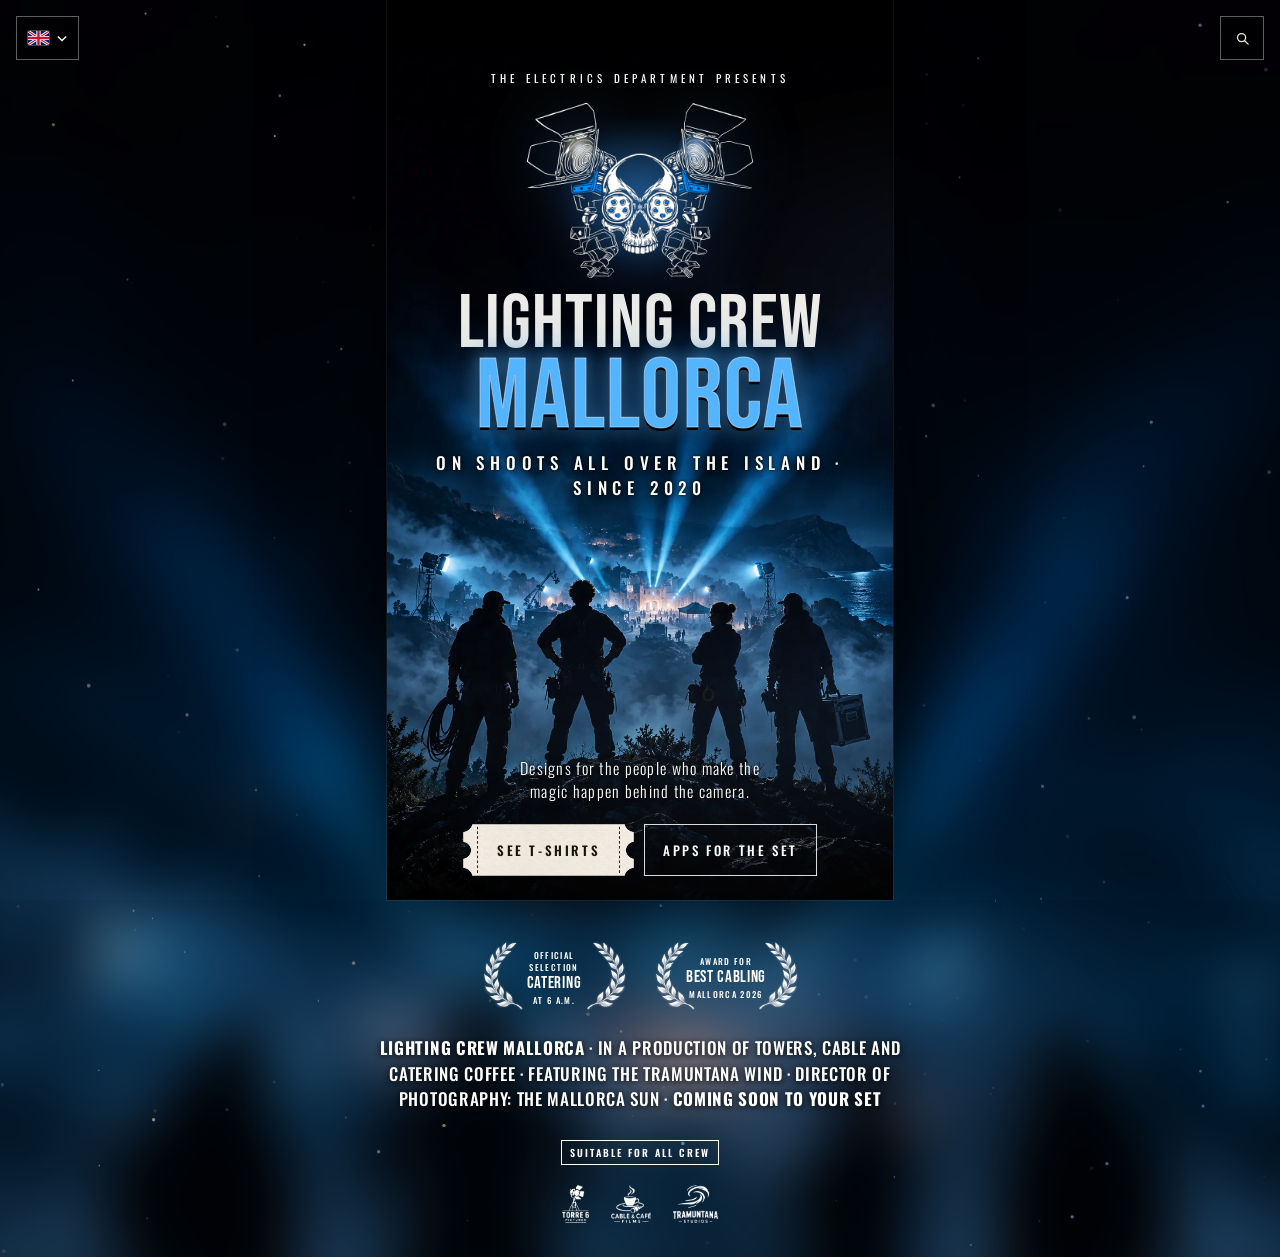
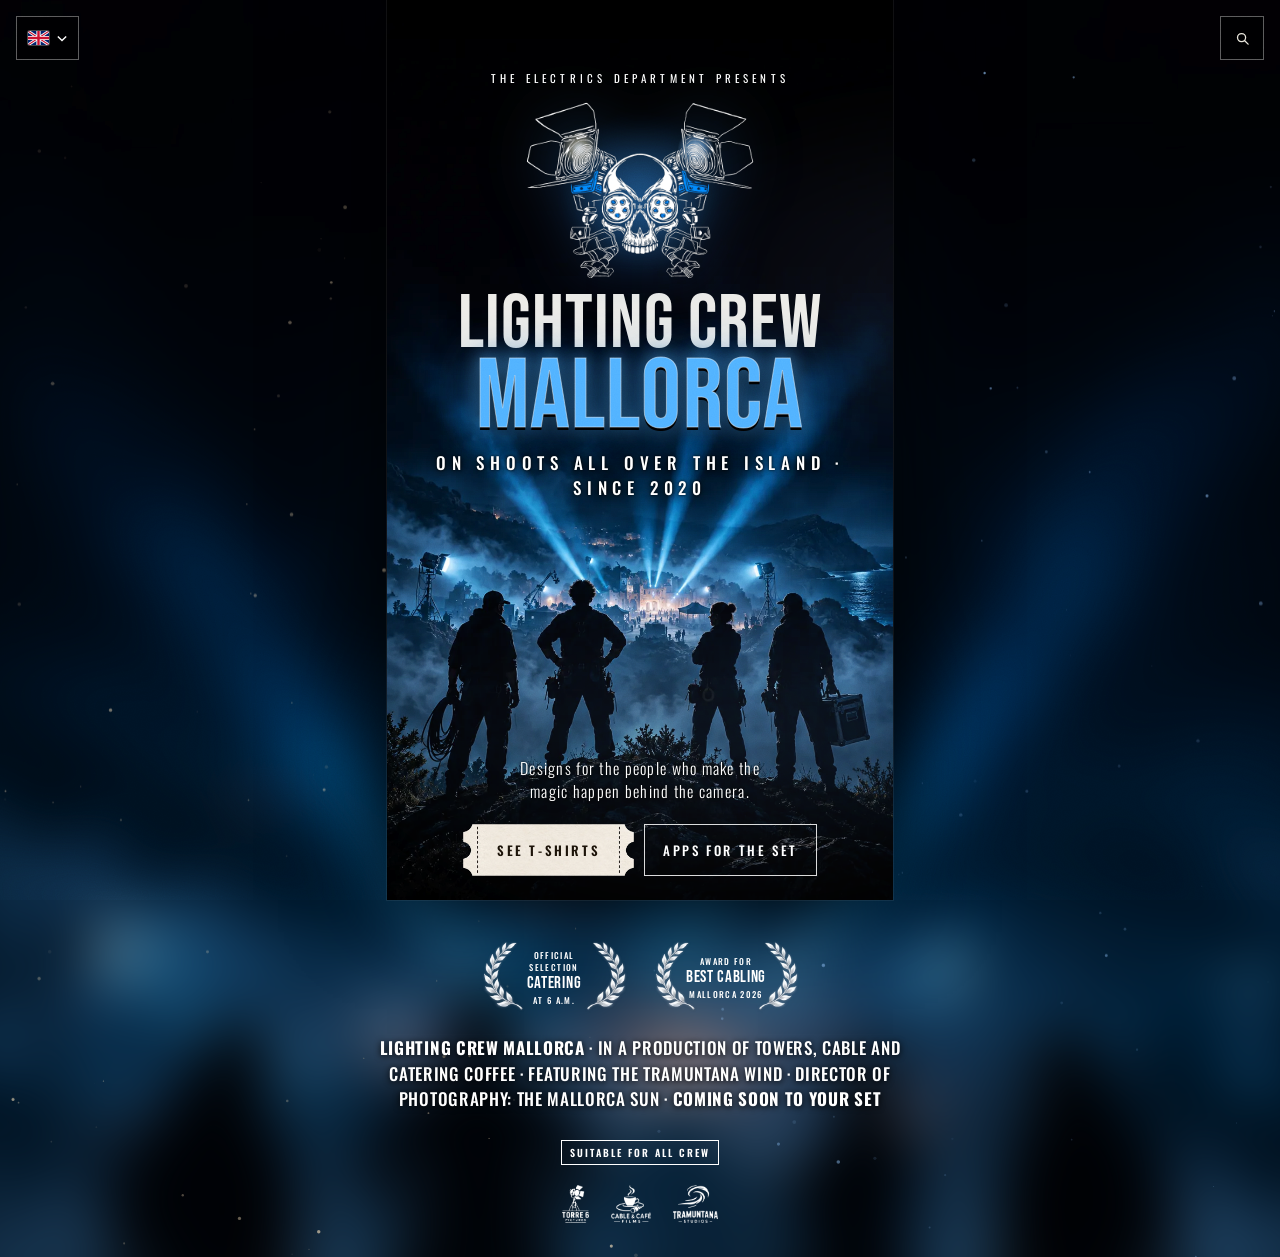
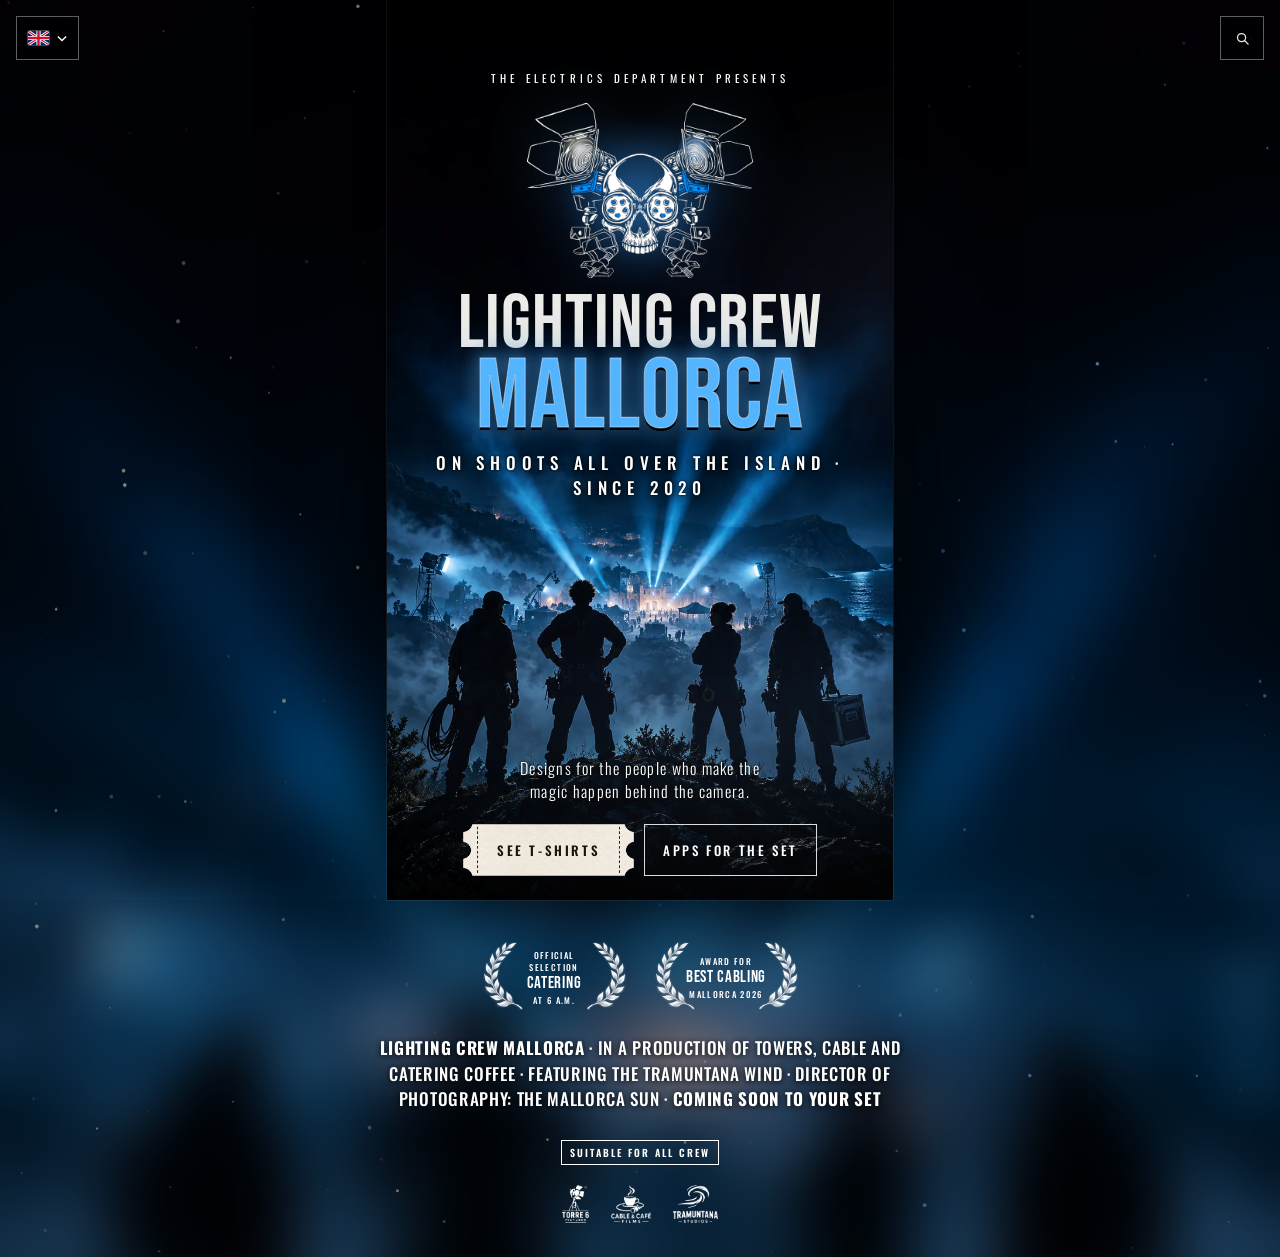
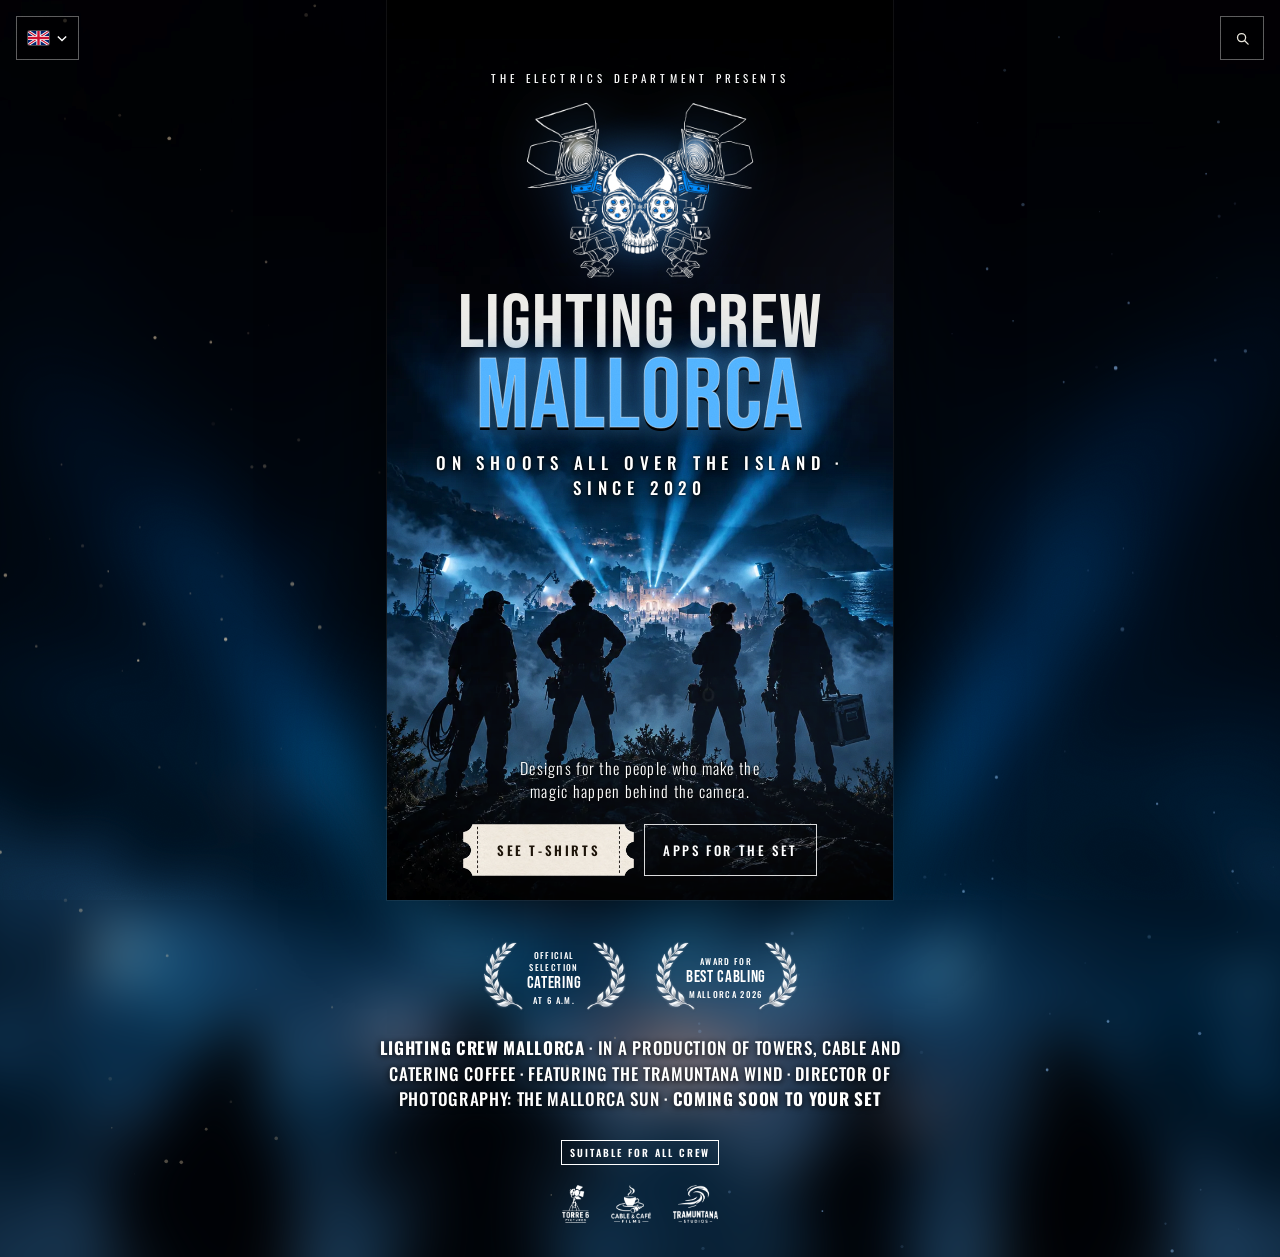
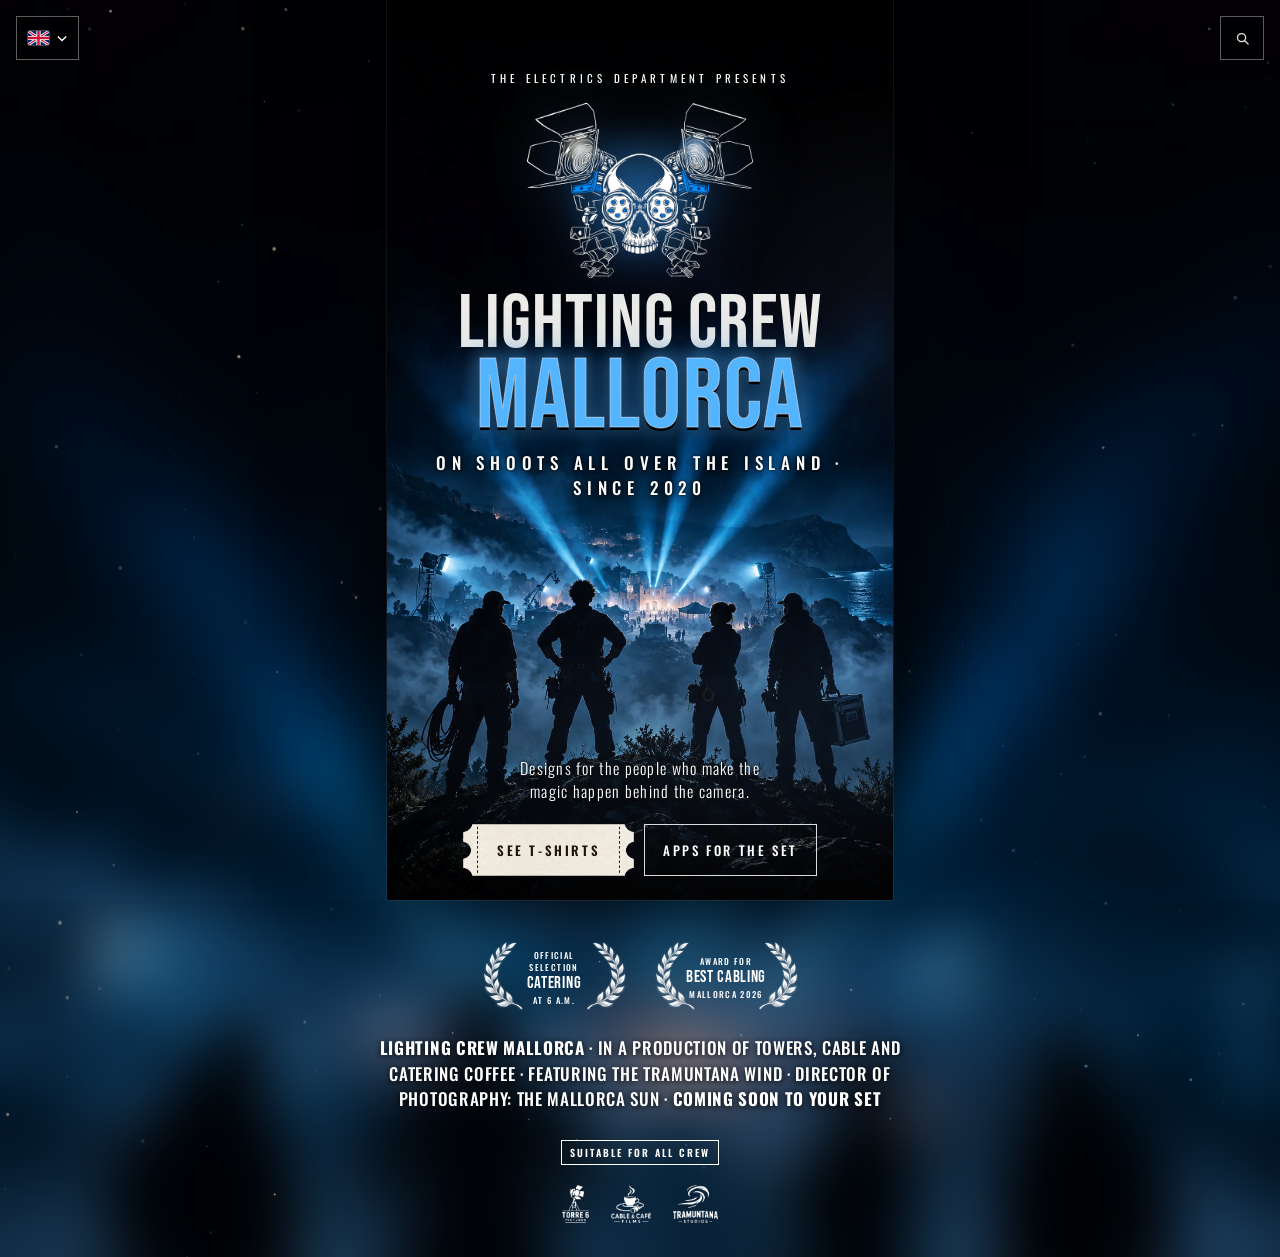
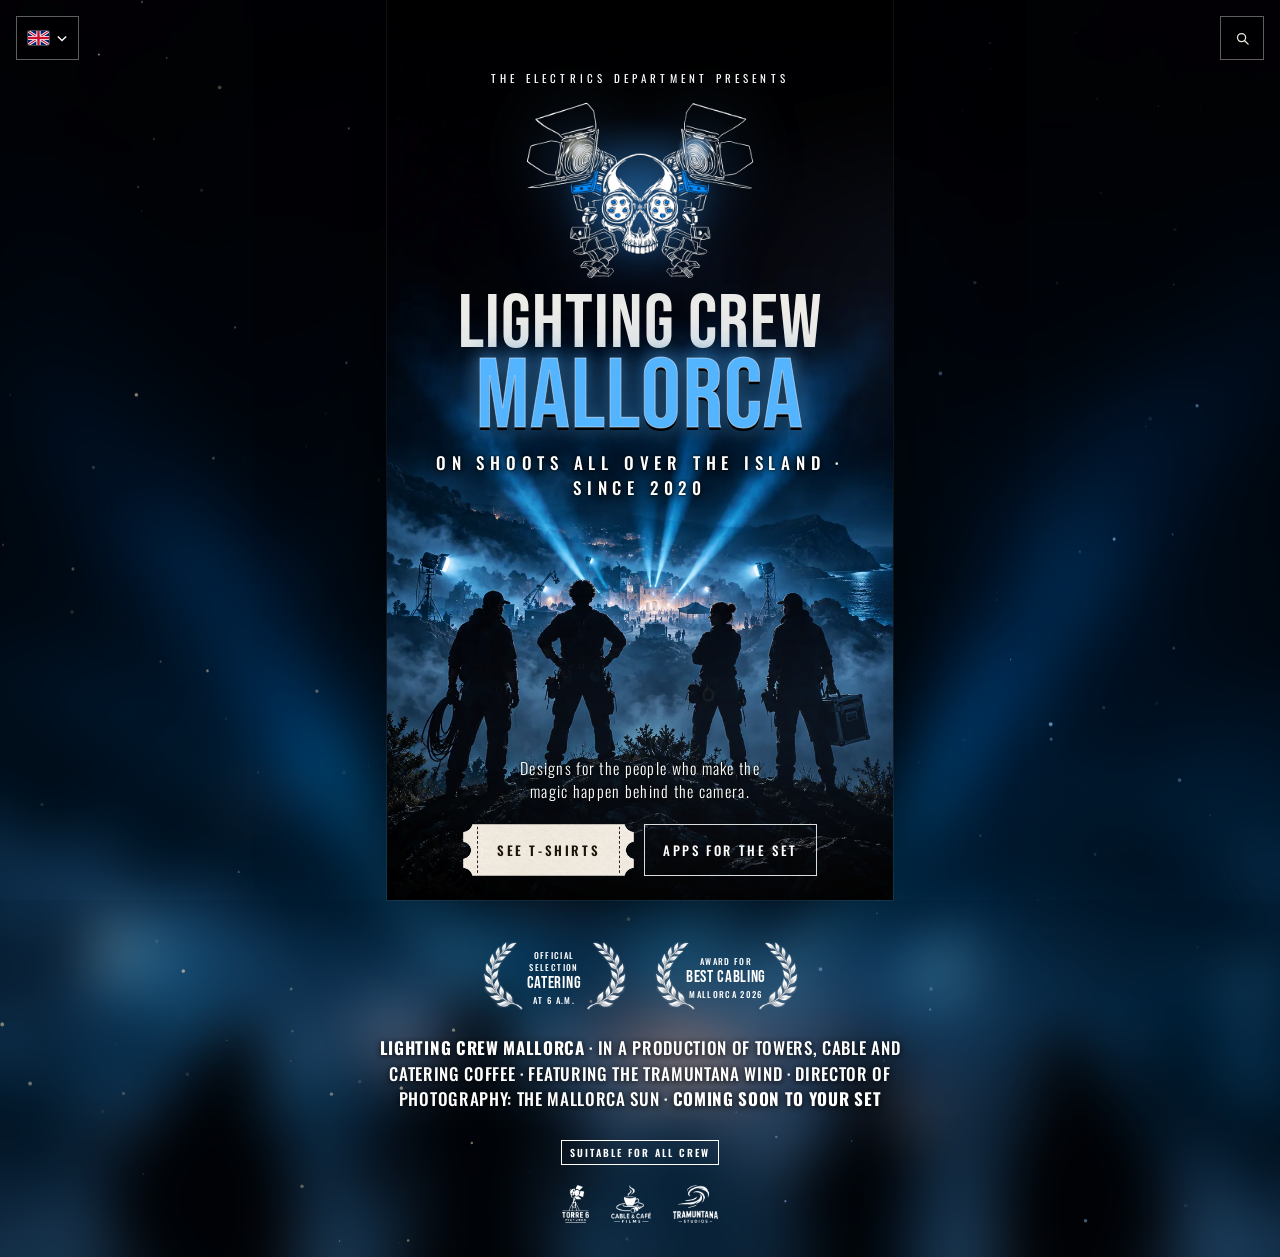
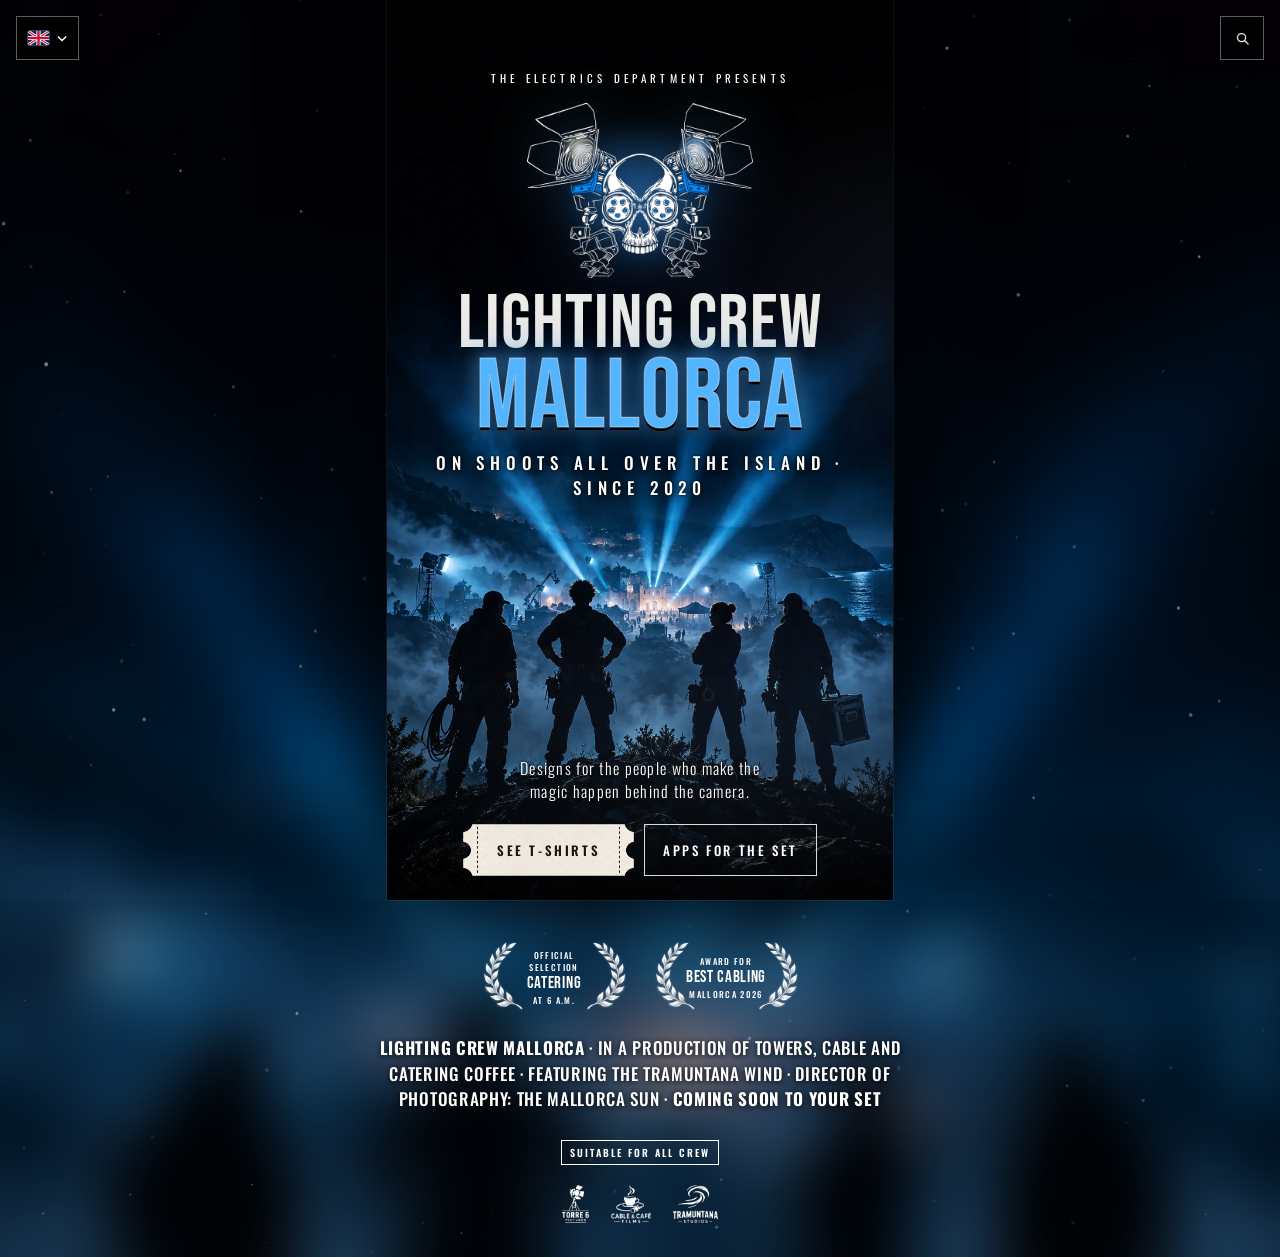
